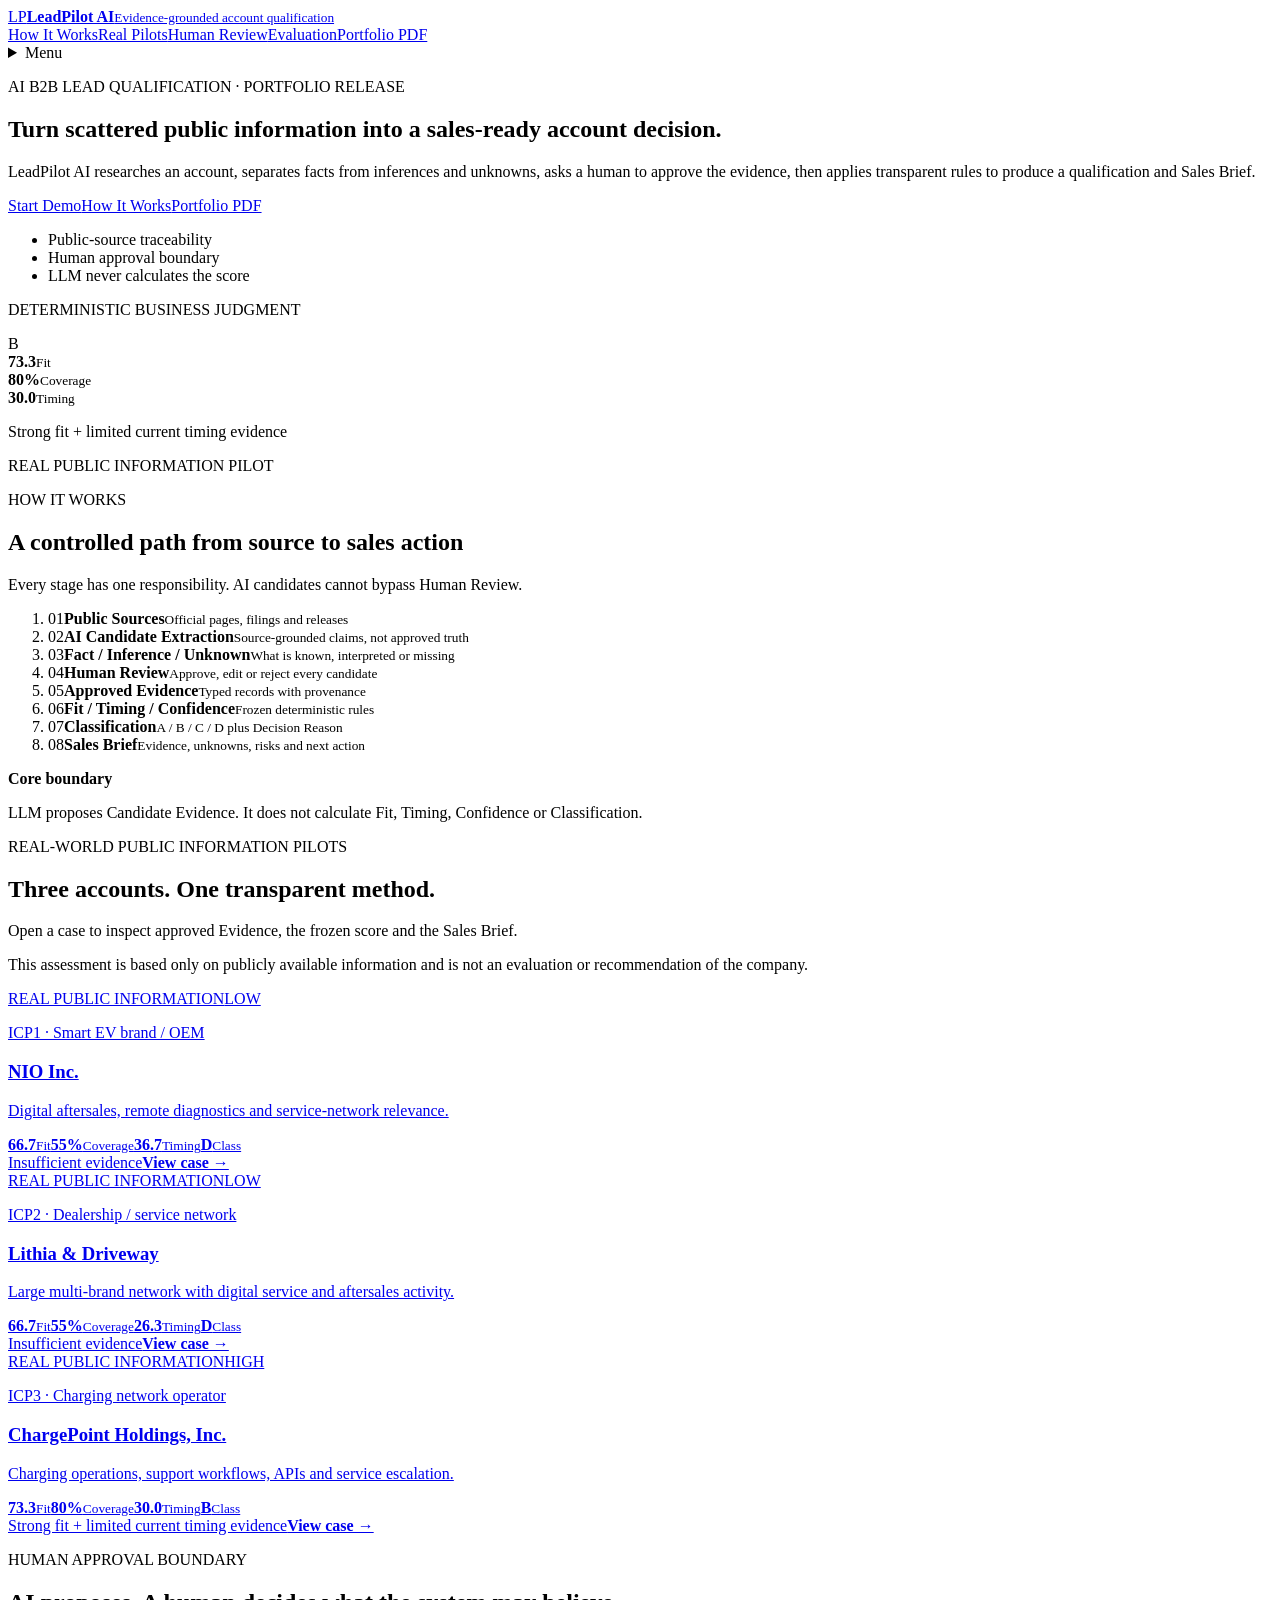
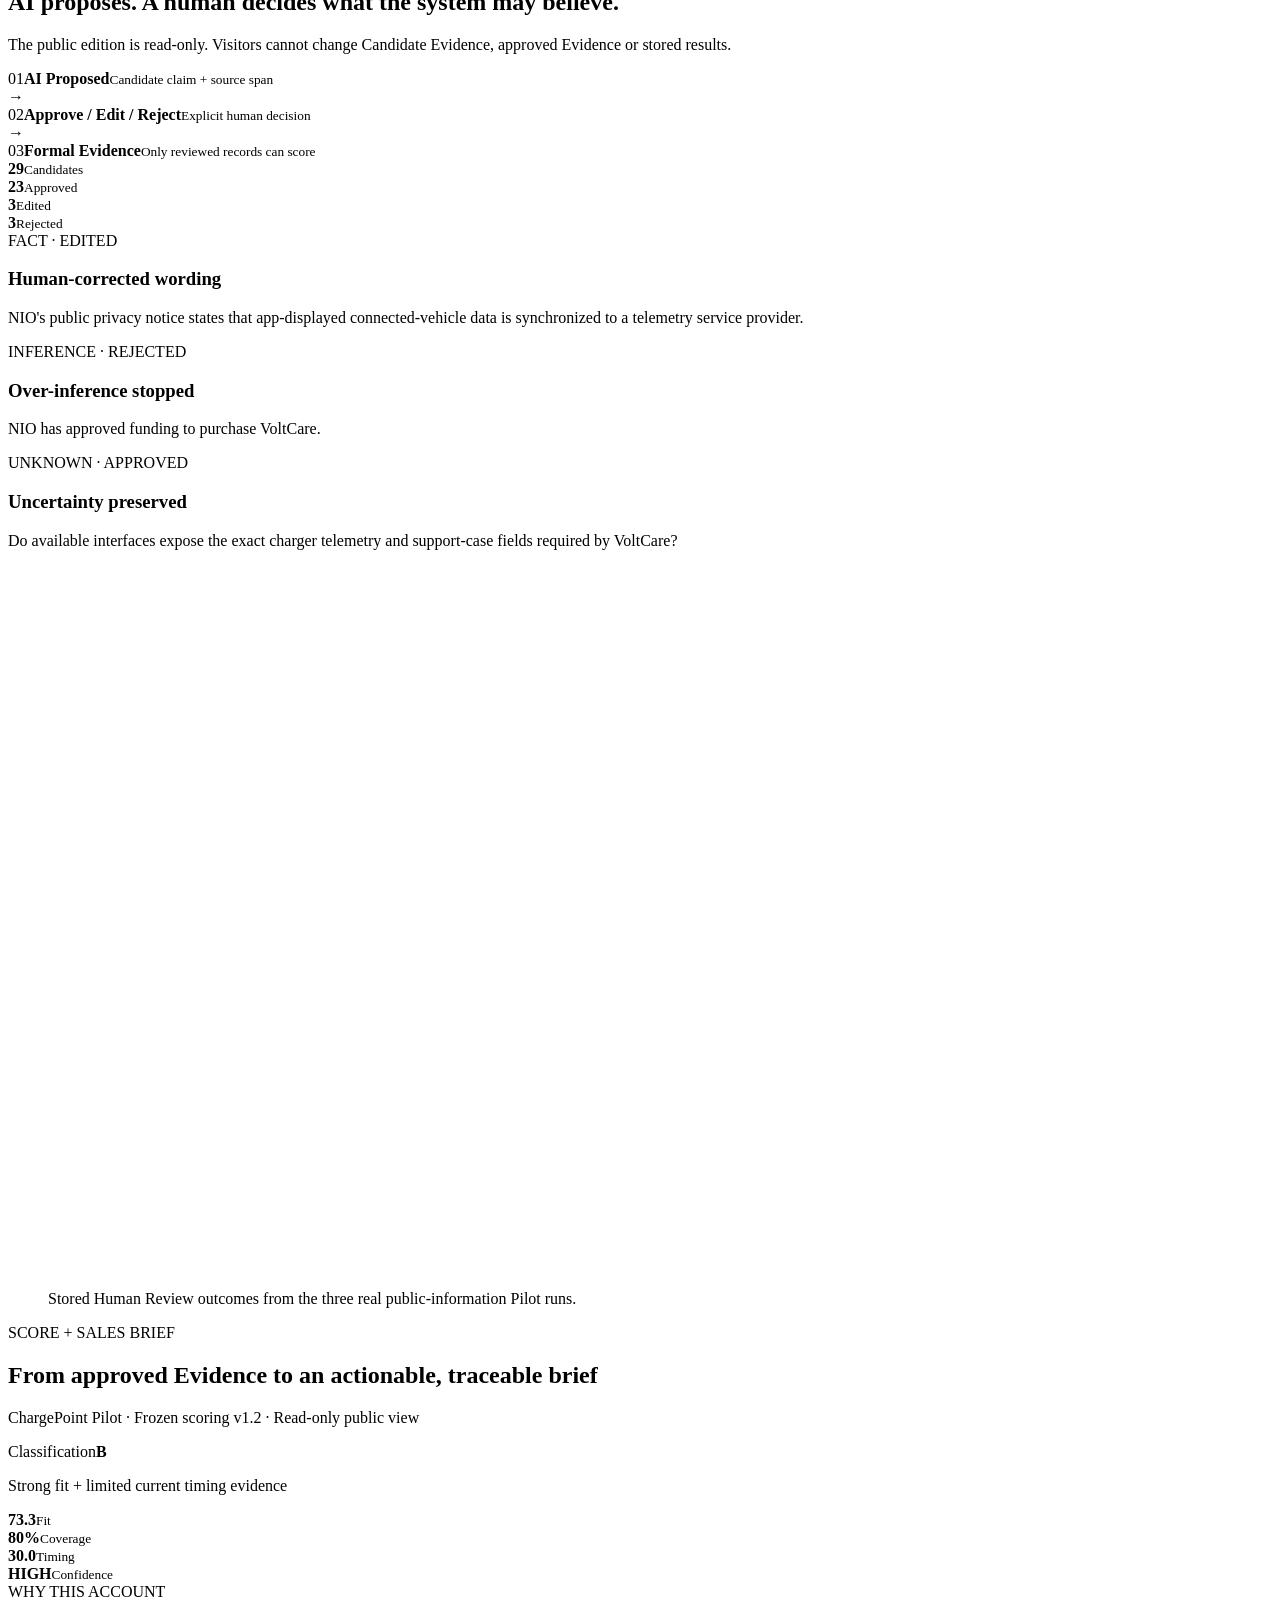
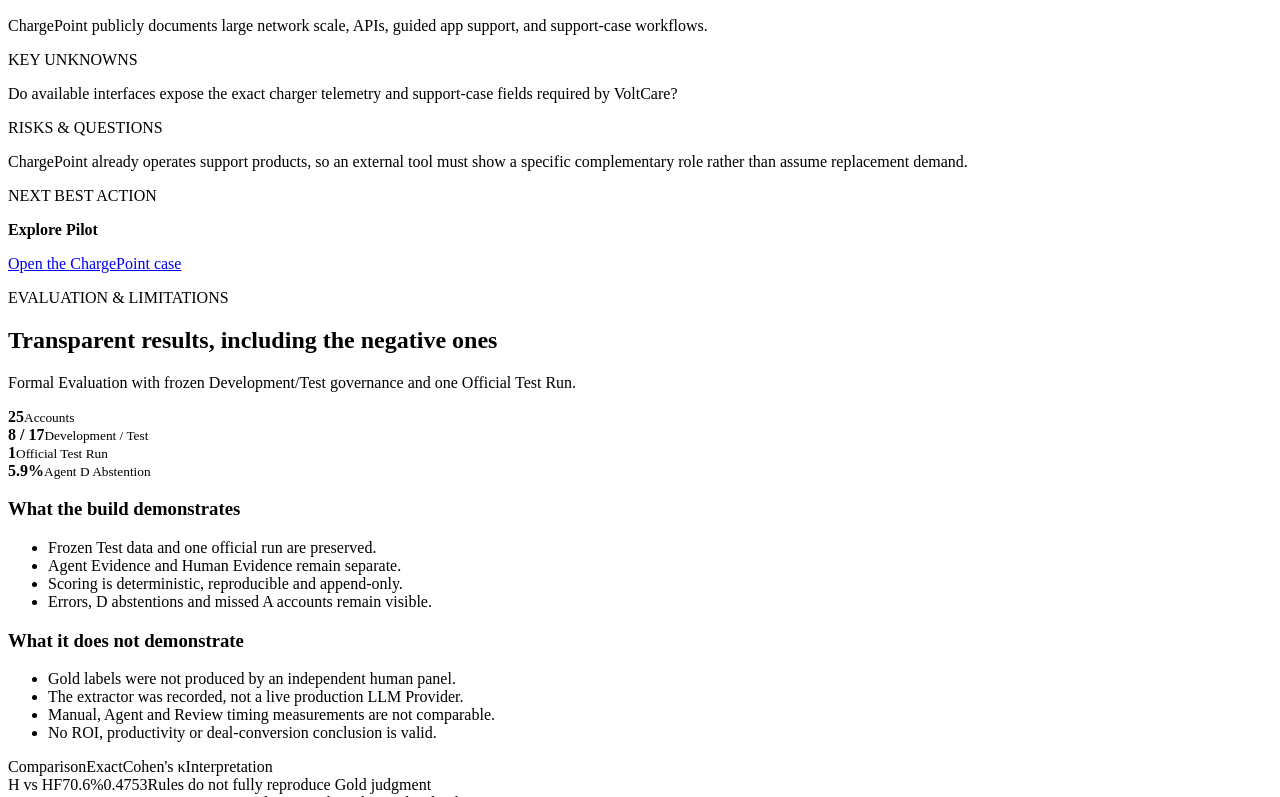
==== index.html @ 4e956e3e "Publish LeadPilot AI Portfolio assets" ====
<!DOCTYPE html><html lang="en"><head><meta name="leadpilot-edition" content="standalone-read-only-portfolio"/><meta charSet="utf-8"/><meta name="viewport" content="width=device-width, initial-scale=1"/><link rel="stylesheet" href="/_next/static/css/index.Cj7qqQUq.css" data-rsc-css-href="/_next/static/css/index.Cj7qqQUq.css" data-precedence="vite-rsc/importer-resources"/><title>LeadPilot AI — Evidence-Grounded B2B Account Qualification</title><meta name="description" content="A read-only portfolio demo showing public-source research, human-reviewed evidence, deterministic scoring, and sales briefs."/><meta name="keywords" content="LeadPilot AI,B2B lead qualification,sales intelligence,human in the loop,AI portfolio"/><meta name="robots" content="index, follow"/><meta property="og:title" content="LeadPilot AI — Evidence-Grounded B2B Account Qualification"/><meta property="og:description" content="From public sources to human-reviewed Evidence, deterministic scoring and a traceable Sales Brief."/><meta property="og:type" content="website"/><meta property="og:image" content="/og.jpg"/><meta property="og:image:width" content="1280"/><meta property="og:image:height" content="720"/><meta property="og:image:alt" content="LeadPilot AI portfolio home page"/><meta name="twitter:card" content="summary_large_image"/><meta name="twitter:title" content="LeadPilot AI"/><meta name="twitter:description" content="Evidence-grounded B2B account qualification and sales intelligence."/><meta name="twitter:image" content="/og.jpg"/><link rel="shortcut icon" href="/favicon.png"/><link rel="icon" href="/favicon.png"/>
</head><body><main><header class="site-header"><a class="brand" href="#home" aria-label="LeadPilot AI home"><span class="brand-mark">LP</span><span><strong>LeadPilot AI</strong><small>Evidence-grounded account qualification</small></span></a><nav class="desktop-nav" aria-label="Primary navigation"><a href="#how-it-works">How It Works</a><a href="#real-pilots">Real Pilots</a><a href="#human-review">Human Review</a><a href="#evaluation">Evaluation</a><a class="nav-cta" href="/LeadPilot-AI-Portfolio.pdf" target="_blank" rel="noreferrer">Portfolio PDF</a></nav><details class="mobile-nav"><summary aria-label="Open navigation">Menu</summary><div><a href="#how-it-works">How It Works</a><a href="#real-pilots">Real Pilots</a><a href="#human-review">Human Review</a><a href="#evaluation">Evaluation</a><a href="/LeadPilot-AI-Portfolio.pdf" target="_blank" rel="noreferrer">Portfolio PDF</a></div></details></header><section class="hero" id="home"><div class="hero-copy"><p class="eyebrow">AI B2B LEAD QUALIFICATION · PORTFOLIO RELEASE</p><h1>Turn scattered public information into a sales-ready account decision.</h1><p class="hero-lede">LeadPilot AI researches an account, separates facts from inferences and unknowns, asks a human to approve the evidence, then applies transparent rules to produce a qualification and Sales Brief.</p><div class="hero-actions"><a class="button primary" href="#real-pilots">Start Demo</a><a class="button secondary" href="#how-it-works">How It Works</a><a class="button ghost" href="/LeadPilot-AI-Portfolio.pdf" target="_blank" rel="noreferrer">Portfolio PDF</a></div><ul class="trust-list" aria-label="Project safeguards"><li>Public-source traceability</li><li>Human approval boundary</li><li>LLM never calculates the score</li></ul></div><aside class="hero-card" aria-label="Account decision preview"><p class="eyebrow">DETERMINISTIC BUSINESS JUDGMENT</p><div class="score-preview"><span class="classification">B</span><div><strong>73.3</strong><small>Fit</small></div><div><strong>80%</strong><small>Coverage</small></div><div><strong>30.0</strong><small>Timing</small></div></div><p class="reason">Strong fit + limited current timing evidence</p><span class="pilot-label">REAL PUBLIC INFORMATION PILOT</span></aside></section><section class="section" id="how-it-works"><div class="section-heading"><p class="eyebrow">HOW IT WORKS</p><h2>A controlled path from source to sales action</h2><p>Every stage has one responsibility. AI candidates cannot bypass Human Review.</p></div><ol class="workflow"><li><span>01</span><strong>Public Sources</strong><small>Official pages, filings and releases</small></li><li><span>02</span><strong>AI Candidate Extraction</strong><small>Source-grounded claims, not approved truth</small></li><li><span>03</span><strong>Fact / Inference / Unknown</strong><small>What is known, interpreted or missing</small></li><li><span>04</span><strong>Human Review</strong><small>Approve, edit or reject every candidate</small></li><li><span>05</span><strong>Approved Evidence</strong><small>Typed records with provenance</small></li><li><span>06</span><strong>Fit / Timing / Confidence</strong><small>Frozen deterministic rules</small></li><li><span>07</span><strong>Classification</strong><small>A / B / C / D plus Decision Reason</small></li><li><span>08</span><strong>Sales Brief</strong><small>Evidence, unknowns, risks and next action</small></li></ol><div class="boundary-note"><strong>Core boundary</strong><p>LLM proposes Candidate Evidence. It does not calculate Fit, Timing, Confidence or Classification.</p></div></section><section class="section section-tint" id="real-pilots"><div class="section-heading"><p class="eyebrow">REAL-WORLD PUBLIC INFORMATION PILOTS</p><h2>Three accounts. One transparent method.</h2><p>Open a case to inspect approved Evidence, the frozen score and the Sales Brief.</p></div><p class="disclaimer">This assessment is based only on publicly available information and is not an evaluation or recommendation of the company.</p><div class="pilot-grid"><a href="/pilots/nio" class="pilot-card"><div class="pilot-card-top"><span class="pilot-label">REAL PUBLIC INFORMATION</span><span class="confidence confidence-low">LOW</span></div><p class="icp">ICP1 · Smart EV brand / OEM</p><h3>NIO Inc.</h3><p>Digital aftersales, remote diagnostics and service-network relevance.</p><div class="mini-scores"><span><strong>66.7</strong><small>Fit</small></span><span><strong>55%</strong><small>Coverage</small></span><span><strong>36.7</strong><small>Timing</small></span><span><strong>D</strong><small>Class</small></span></div><div class="decision-row"><span>Insufficient evidence</span><strong>View case →</strong></div></a><a href="/pilots/lithia-driveway" class="pilot-card"><div class="pilot-card-top"><span class="pilot-label">REAL PUBLIC INFORMATION</span><span class="confidence confidence-low">LOW</span></div><p class="icp">ICP2 · Dealership / service network</p><h3>Lithia &amp; Driveway</h3><p>Large multi-brand network with digital service and aftersales activity.</p><div class="mini-scores"><span><strong>66.7</strong><small>Fit</small></span><span><strong>55%</strong><small>Coverage</small></span><span><strong>26.3</strong><small>Timing</small></span><span><strong>D</strong><small>Class</small></span></div><div class="decision-row"><span>Insufficient evidence</span><strong>View case →</strong></div></a><a href="/pilots/chargepoint" class="pilot-card"><div class="pilot-card-top"><span class="pilot-label">REAL PUBLIC INFORMATION</span><span class="confidence confidence-high">HIGH</span></div><p class="icp">ICP3 · Charging network operator</p><h3>ChargePoint Holdings, Inc.</h3><p>Charging operations, support workflows, APIs and service escalation.</p><div class="mini-scores"><span><strong>73.3</strong><small>Fit</small></span><span><strong>80%</strong><small>Coverage</small></span><span><strong>30.0</strong><small>Timing</small></span><span><strong>B</strong><small>Class</small></span></div><div class="decision-row"><span>Strong fit + limited current timing evidence</span><strong>View case →</strong></div></a></div></section><section class="section" id="human-review"><div class="split-heading"><div class="section-heading"><p class="eyebrow">HUMAN APPROVAL BOUNDARY</p><h2>AI proposes. A human decides what the system may believe.</h2></div><p class="section-aside">The public edition is read-only. Visitors cannot change Candidate Evidence, approved Evidence or stored results.</p></div><div class="review-flow" aria-label="Human review flow"><div><span>01</span><strong>AI Proposed</strong><small>Candidate claim + source span</small></div><b>→</b><div><span>02</span><strong>Approve / Edit / Reject</strong><small>Explicit human decision</small></div><b>→</b><div><span>03</span><strong>Formal Evidence</strong><small>Only reviewed records can score</small></div></div><div class="review-layout"><div class="review-stats"><div><strong>29</strong><small>Candidates</small></div><div><strong>23</strong><small>Approved</small></div><div><strong>3</strong><small>Edited</small></div><div><strong>3</strong><small>Rejected</small></div></div><div class="review-examples"><article><span class="tag fact">FACT · EDITED</span><h3>Human-corrected wording</h3><p>NIO&#x27;s public privacy notice states that app-displayed connected-vehicle data is synchronized to a telemetry service provider.</p></article><article><span class="tag inference">INFERENCE · REJECTED</span><h3>Over-inference stopped</h3><p>NIO has approved funding to purchase VoltCare.</p></article><article><span class="tag unknown">UNKNOWN · APPROVED</span><h3>Uncertainty preserved</h3><p>Do available interfaces expose the exact charger telemetry and support-case fields required by VoltCare?</p></article></div></div><figure class="product-shot"><img src="/02-human-review.jpg" alt="LeadPilot Human Review screen showing real pilot review outcomes" width="1280" height="720" loading="lazy" decoding="async" srcSet="/_next/image?url=%2F02-human-review.jpg&amp;w=640&amp;q=75 640w, /_next/image?url=%2F02-human-review.jpg&amp;w=750&amp;q=75 750w, /_next/image?url=%2F02-human-review.jpg&amp;w=828&amp;q=75 828w, /_next/image?url=%2F02-human-review.jpg&amp;w=1080&amp;q=75 1080w, /_next/image?url=%2F02-human-review.jpg&amp;w=1200&amp;q=75 1200w, /_next/image?url=%2F02-human-review.jpg&amp;w=1920&amp;q=75 1920w, /_next/image?url=%2F02-human-review.jpg&amp;w=2048&amp;q=75 2048w, /02-human-review.jpg 3840w" sizes="(max-width: 900px) 100vw, 86vw" data-nimg="1"/><figcaption>Stored Human Review outcomes from the three real public-information Pilot runs.</figcaption></figure></section><section class="section section-dark" id="score-brief"><div class="section-heading light"><p class="eyebrow">SCORE + SALES BRIEF</p><h2>From approved Evidence to an actionable, traceable brief</h2><p>ChargePoint Pilot · Frozen scoring v1.2 · Read-only public view</p></div><div class="decision-panel"><div class="decision-class"><span>Classification</span><strong>B</strong><p>Strong fit + limited current timing evidence</p></div><div class="decision-metrics"><div><strong>73.3</strong><small>Fit</small></div><div><strong>80%</strong><small>Coverage</small></div><div><strong>30.0</strong><small>Timing</small></div><div><strong>HIGH</strong><small>Confidence</small></div></div></div><div class="brief-grid"><article><span>WHY THIS ACCOUNT</span><p>ChargePoint publicly documents large network scale, APIs, guided app support, and support-case workflows.</p></article><article><span>KEY UNKNOWNS</span><p>Do available interfaces expose the exact charger telemetry and support-case fields required by VoltCare?</p></article><article><span>RISKS &amp; QUESTIONS</span><p>ChargePoint already operates support products, so an external tool must show a specific complementary role rather than assume replacement demand.</p></article><article><span>NEXT BEST ACTION</span><p><strong>Explore Pilot</strong></p></article></div><a href="/pilots/chargepoint" class="button primary">Open the ChargePoint case</a></section><section class="section" id="evaluation"><div class="section-heading"><p class="eyebrow">EVALUATION &amp; LIMITATIONS</p><h2>Transparent results, including the negative ones</h2><p>Formal Evaluation with frozen Development/Test governance and one Official Test Run.</p></div><div class="evaluation-banner"><div><strong>25</strong><small>Accounts</small></div><div><strong>8 / 17</strong><small>Development / Test</small></div><div><strong>1</strong><small>Official Test Run</small></div><div><strong>5.9%</strong><small>Agent D Abstention</small></div></div><div class="evaluation-columns"><div><h3>What the build demonstrates</h3><ul><li>Frozen Test data and one official run are preserved.</li><li>Agent Evidence and Human Evidence remain separate.</li><li>Scoring is deterministic, reproducible and append-only.</li><li>Errors, D abstentions and missed A accounts remain visible.</li></ul></div><div><h3>What it does not demonstrate</h3><ul><li>Gold labels were not produced by an independent human panel.</li><li>The extractor was recorded, not a live production LLM Provider.</li><li>Manual, Agent and Review timing measurements are not comparable.</li><li>No ROI, productivity or deal-conversion conclusion is valid.</li></ul></div></div><div class="evaluation-table" role="table" aria-label="Evaluation comparisons"><div class="table-row table-head" role="row"><span>Comparison</span><span>Exact</span><span>Cohen&#x27;s κ</span><span>Interpretation</span></div><div class="table-row" role="row"><span>H vs HF</span><span>70.6%</span><span>0.4753</span><span>Rules do not fully reproduce Gold judgment</span></div><div class="table-row" role="row"><span>HF vs Agent</span><span>94.1%</span><span>0.8819</span><span>Extraction and reviewed Evidence closely align</span></div><div class="table-row" role="row"><span>H vs Agent</span><span>64.7%</span><span>0.4035</span><span>End-to-end agreement remains limited</span></div></div><p class="negative-result"><strong>Negative result retained:</strong> A Precision 50.0% · A Recall 20.0%. The build validates governance mechanics, not generalization.</p></section><section class="section section-tint" id="about"><div class="about-grid"><div class="section-heading"><p class="eyebrow">ABOUT THE PROJECT</p><h2>What I designed</h2><p>Product and business design responsibility is separated from AI-assisted implementation support.</p></div><div class="designed-grid"><div><span>01</span><strong>Problem Definition</strong></div><div><span>02</span><strong>ICP Design</strong></div><div><span>03</span><strong>Evidence Schema</strong></div><div><span>04</span><strong>F / I / U Method</strong></div><div><span>05</span><strong>Lead Scoring Logic</strong></div><div><span>06</span><strong>Human Review Workflow</strong></div><div><span>07</span><strong>Evaluation Protocol</strong></div><div><span>08</span><strong>Failure Analysis</strong></div><div><span>09</span><strong>Product Boundary</strong></div></div></div><div class="authorship"><h3>AI-assisted implementation disclosure</h3><p>I defined the problem, ICPs, Evidence model, scoring method, review boundary, Evaluation Protocol, failure analysis and product scope. AI tools supported coding, testing, debugging and documentation. This portfolio does not imply that every line of underlying code was written manually.</p></div></section><section class="section portfolio-callout" id="portfolio"><div><p class="eyebrow">FORMAL PORTFOLIO</p><h2>Read the complete 14-page case study</h2><p>Business problem, workflow, real pilots, evaluation, limitations, implementation and authorship.</p></div><div class="portfolio-actions"><a class="button primary" href="/LeadPilot-AI-Portfolio.pdf" target="_blank" rel="noreferrer">View Portfolio PDF</a><a class="button download" href="/LeadPilot-AI-Portfolio.pdf" download="">Download PDF</a></div></section><footer class="footer"><div><strong>LeadPilot AI</strong><p>Read-only Portfolio Web Edition · Portfolio Freeze</p></div><div class="footer-links"><a href="/#home">Home</a><a href="/#real-pilots">Real Pilots</a><a href="/#evaluation">Evaluation</a><a href="/LeadPilot-AI-Portfolio.pdf" target="_blank" rel="noreferrer">Portfolio PDF</a></div></footer></main></body></html>
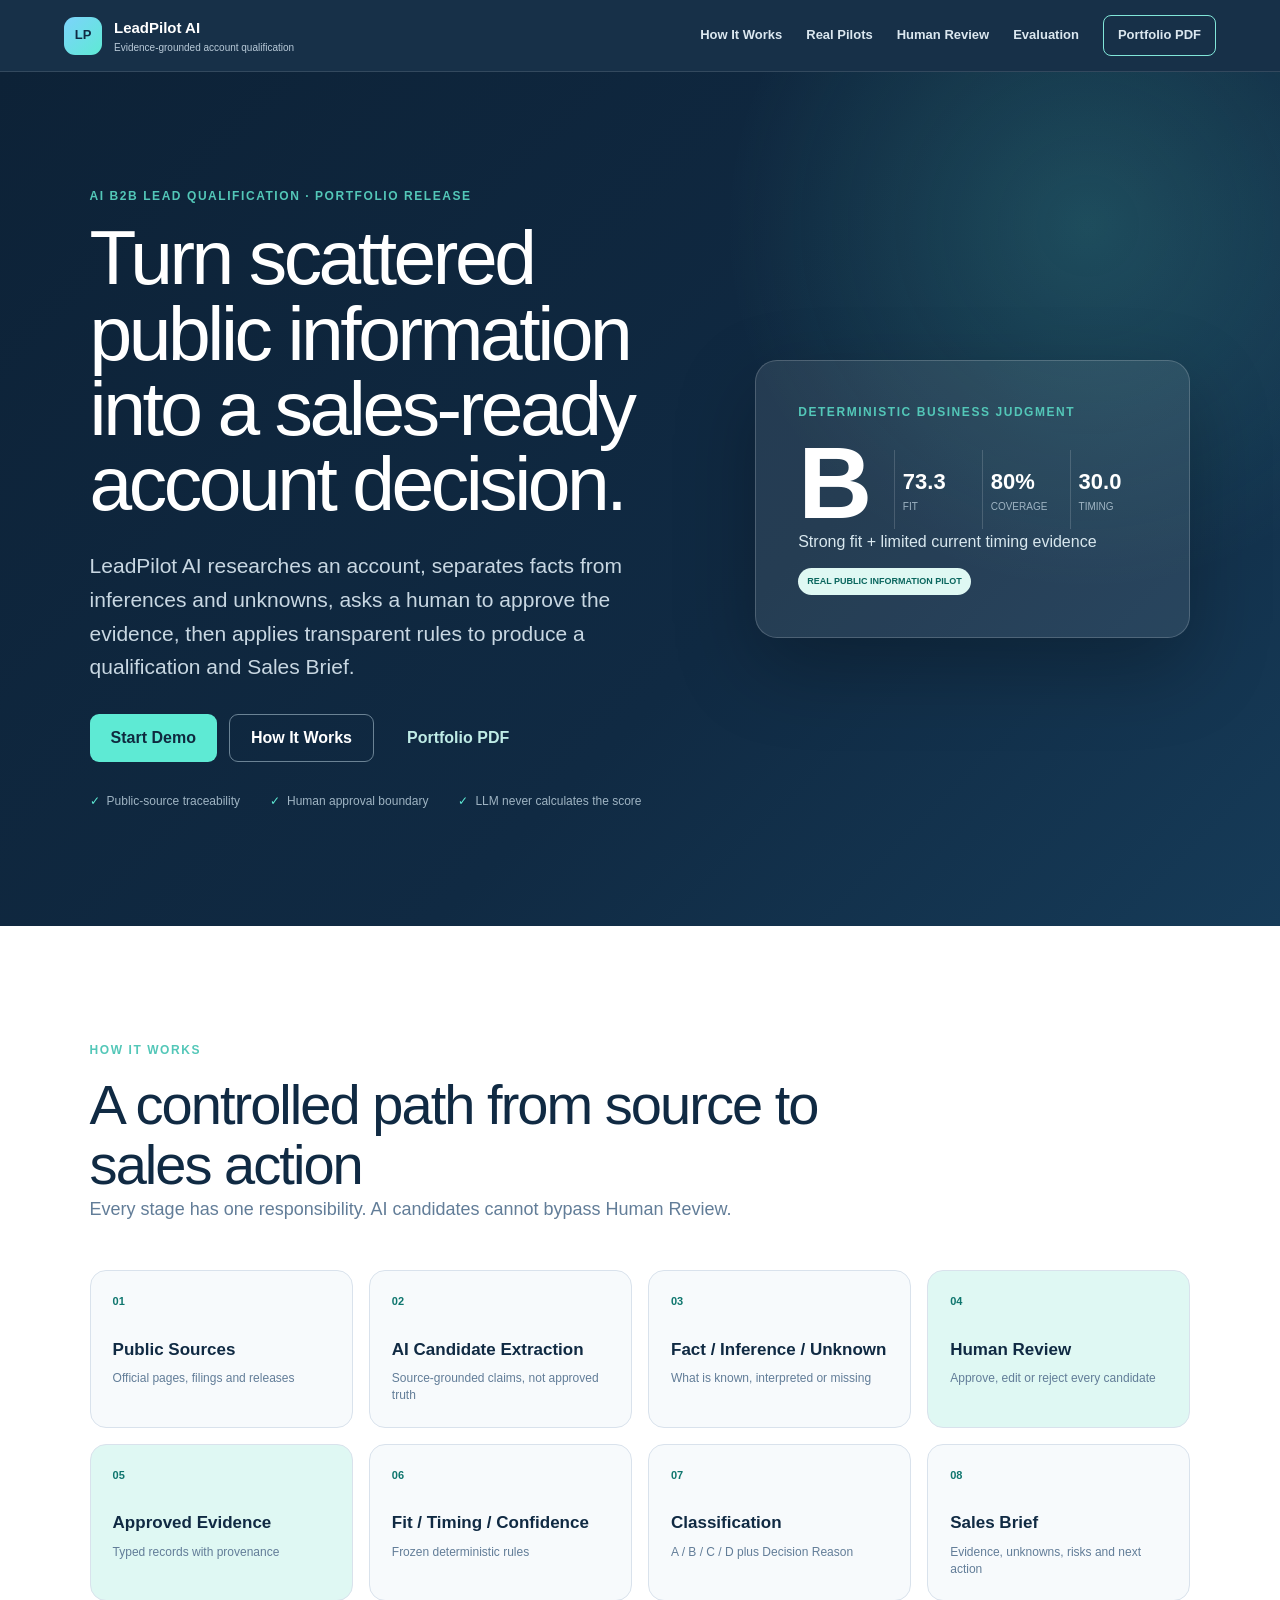
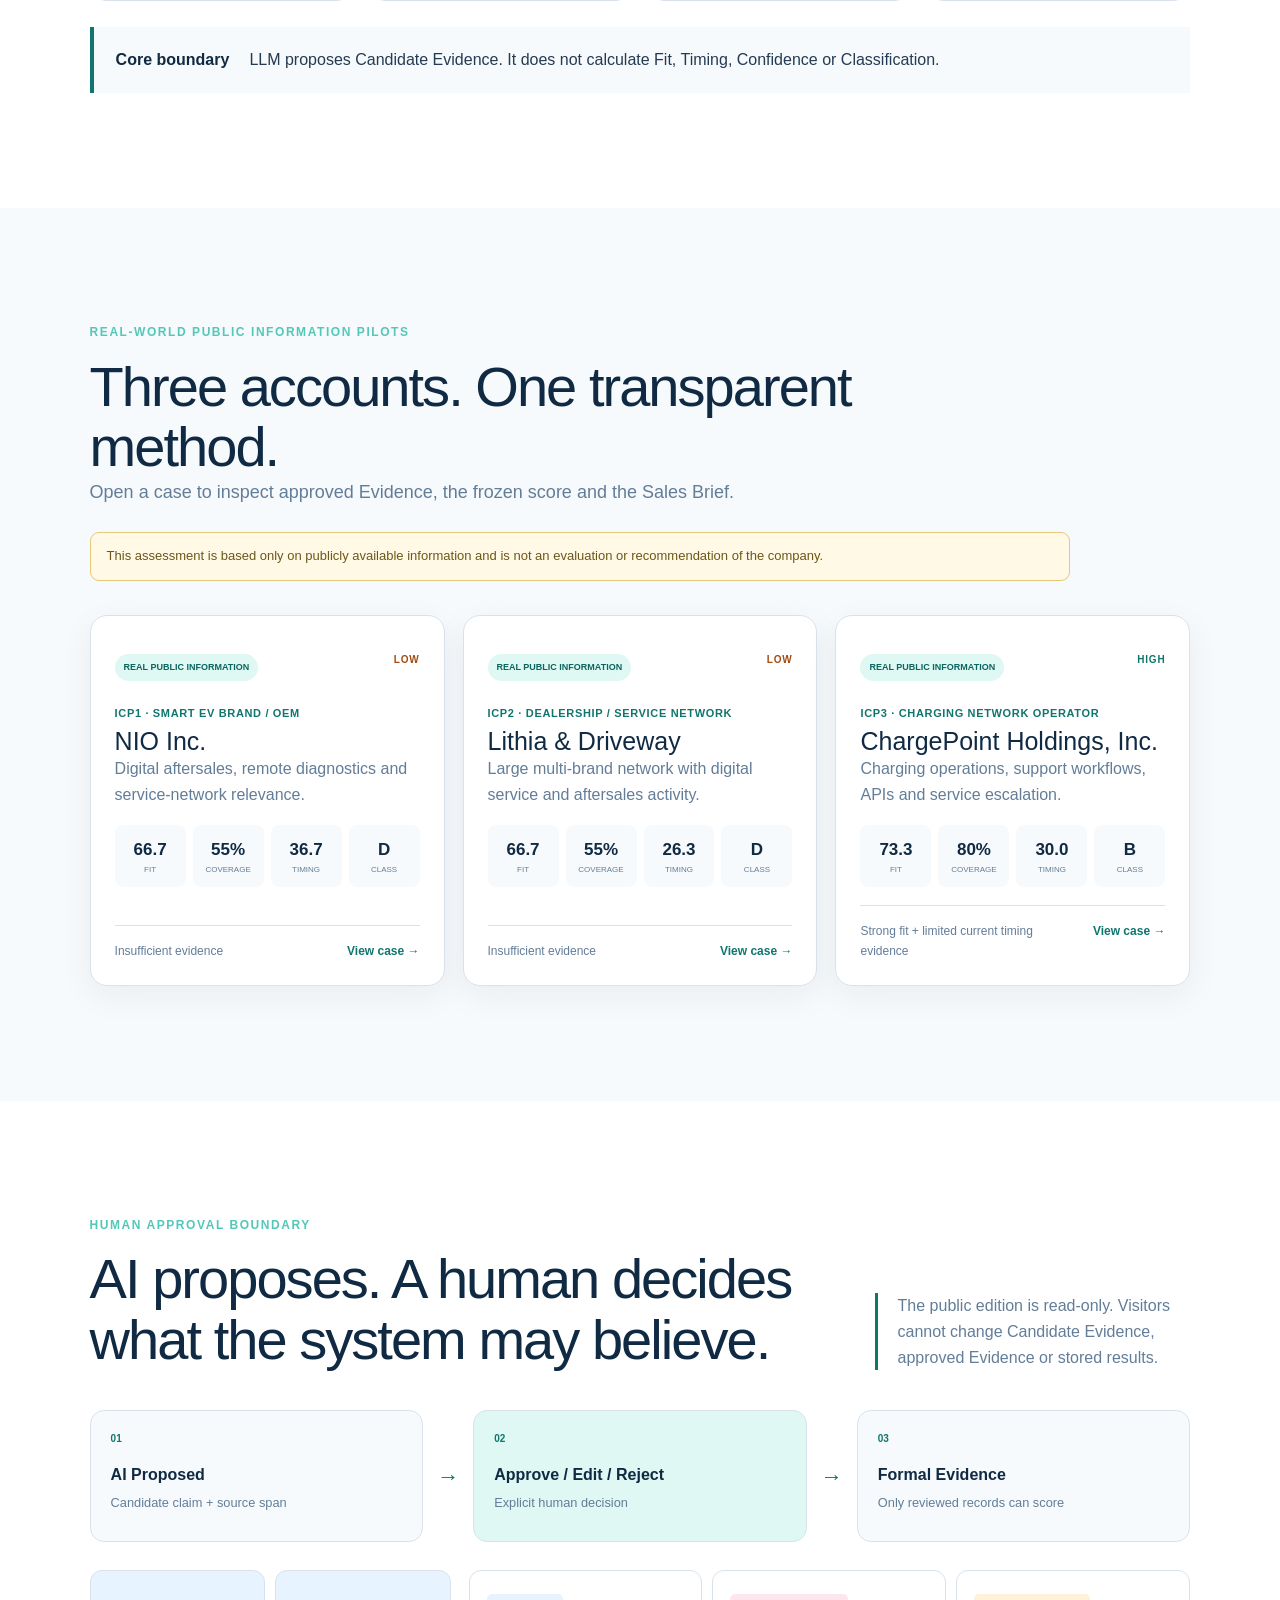
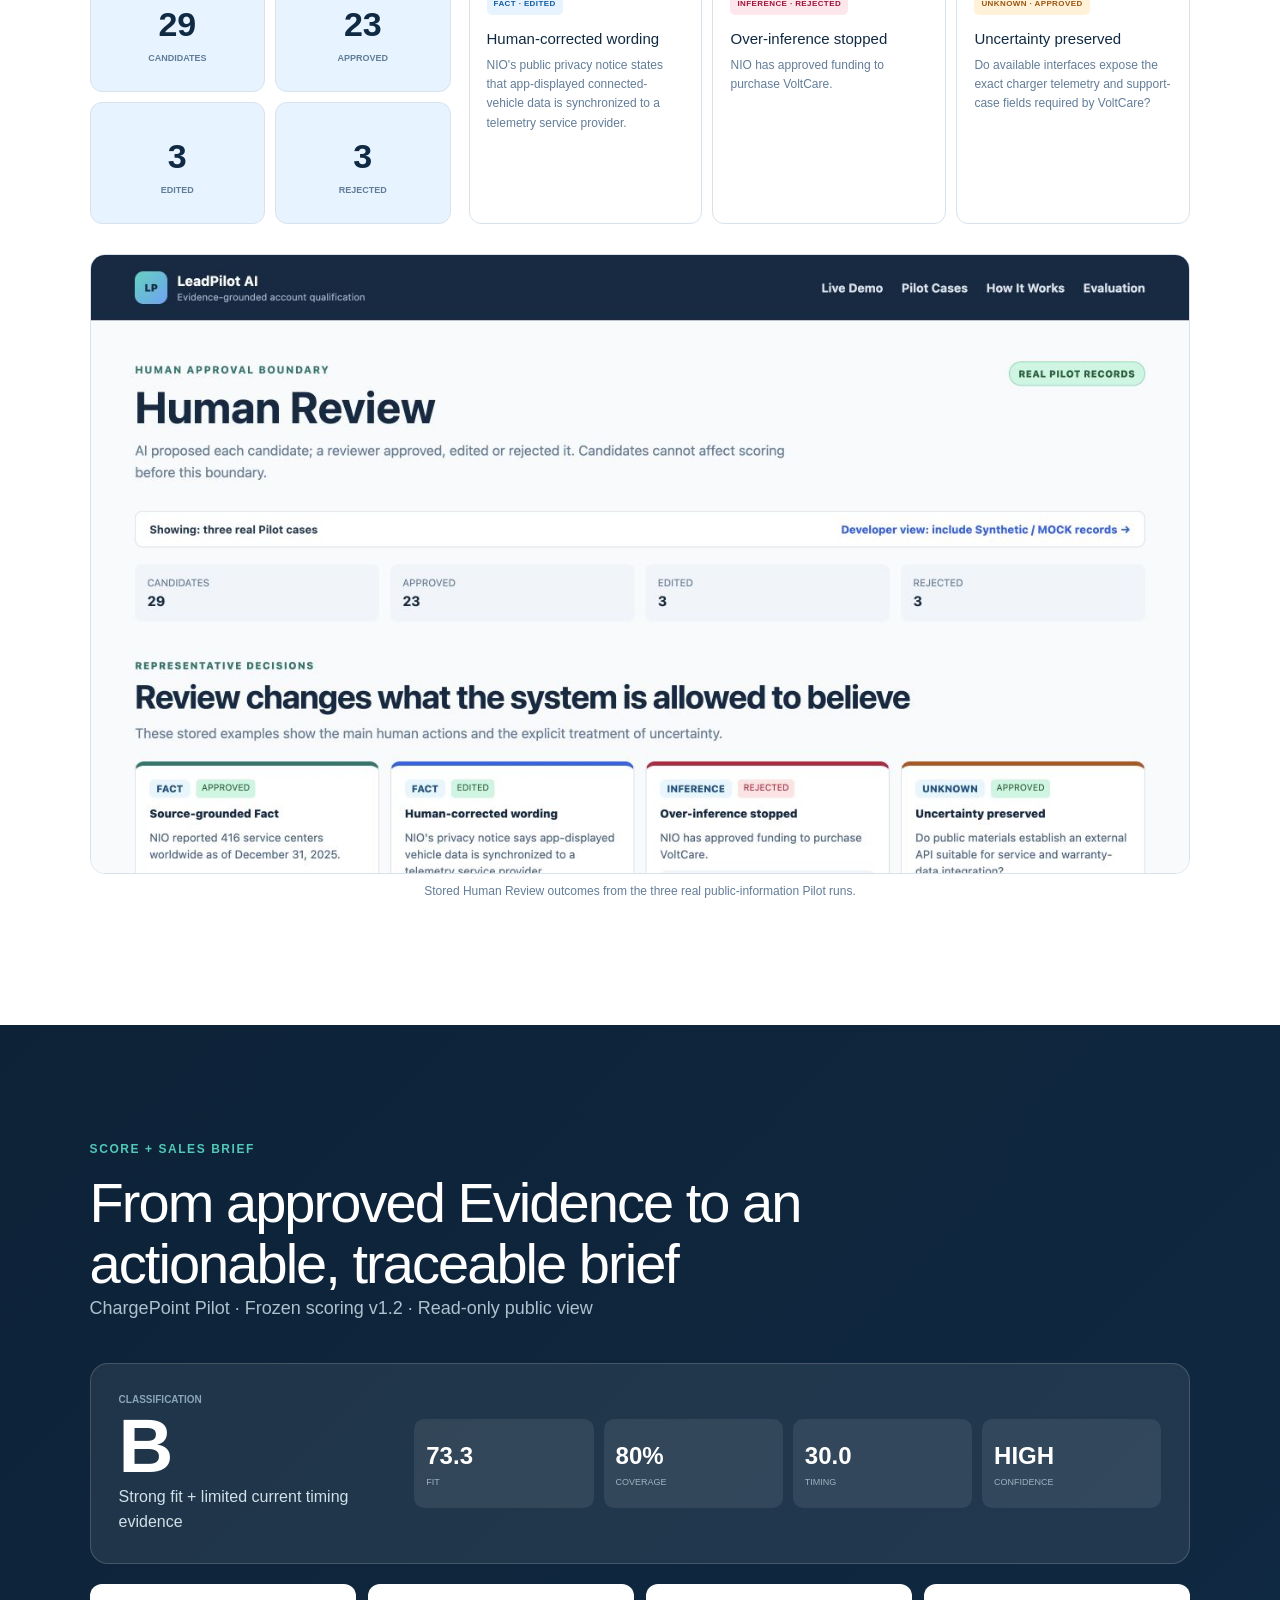
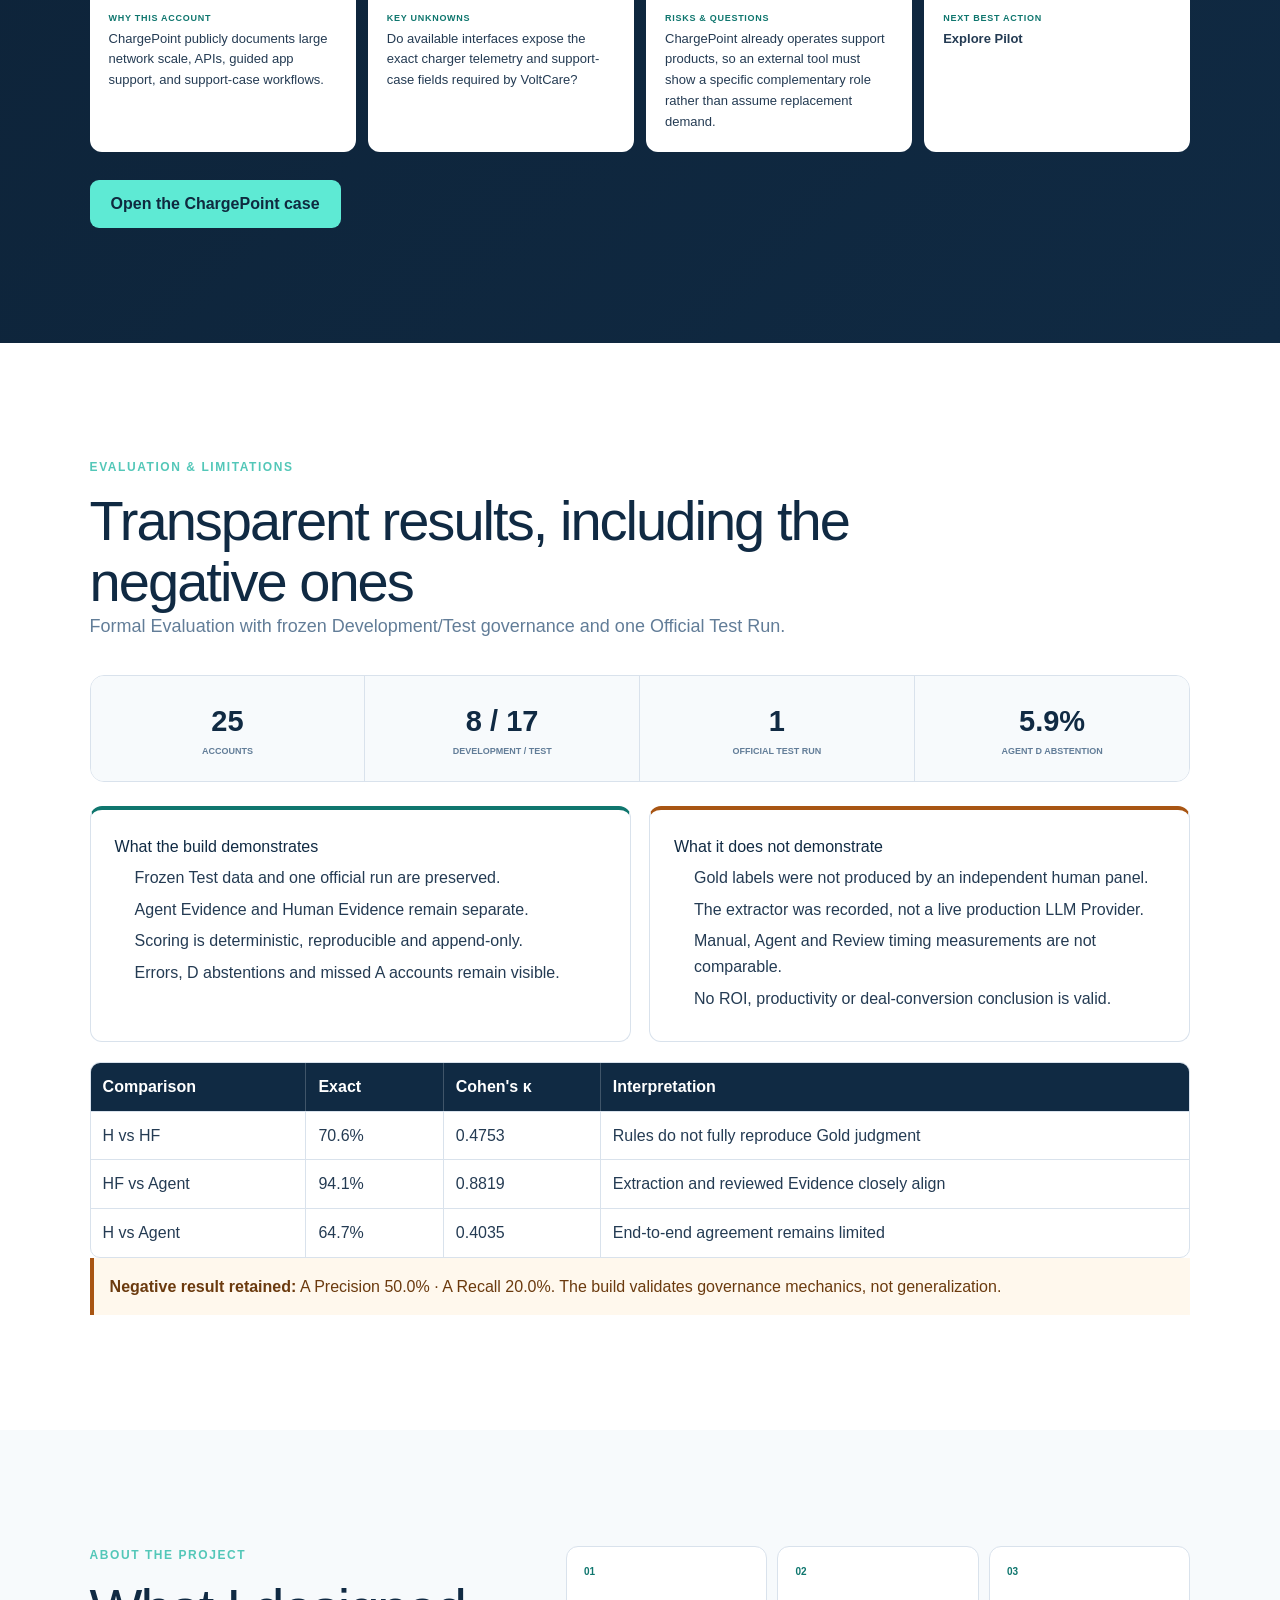
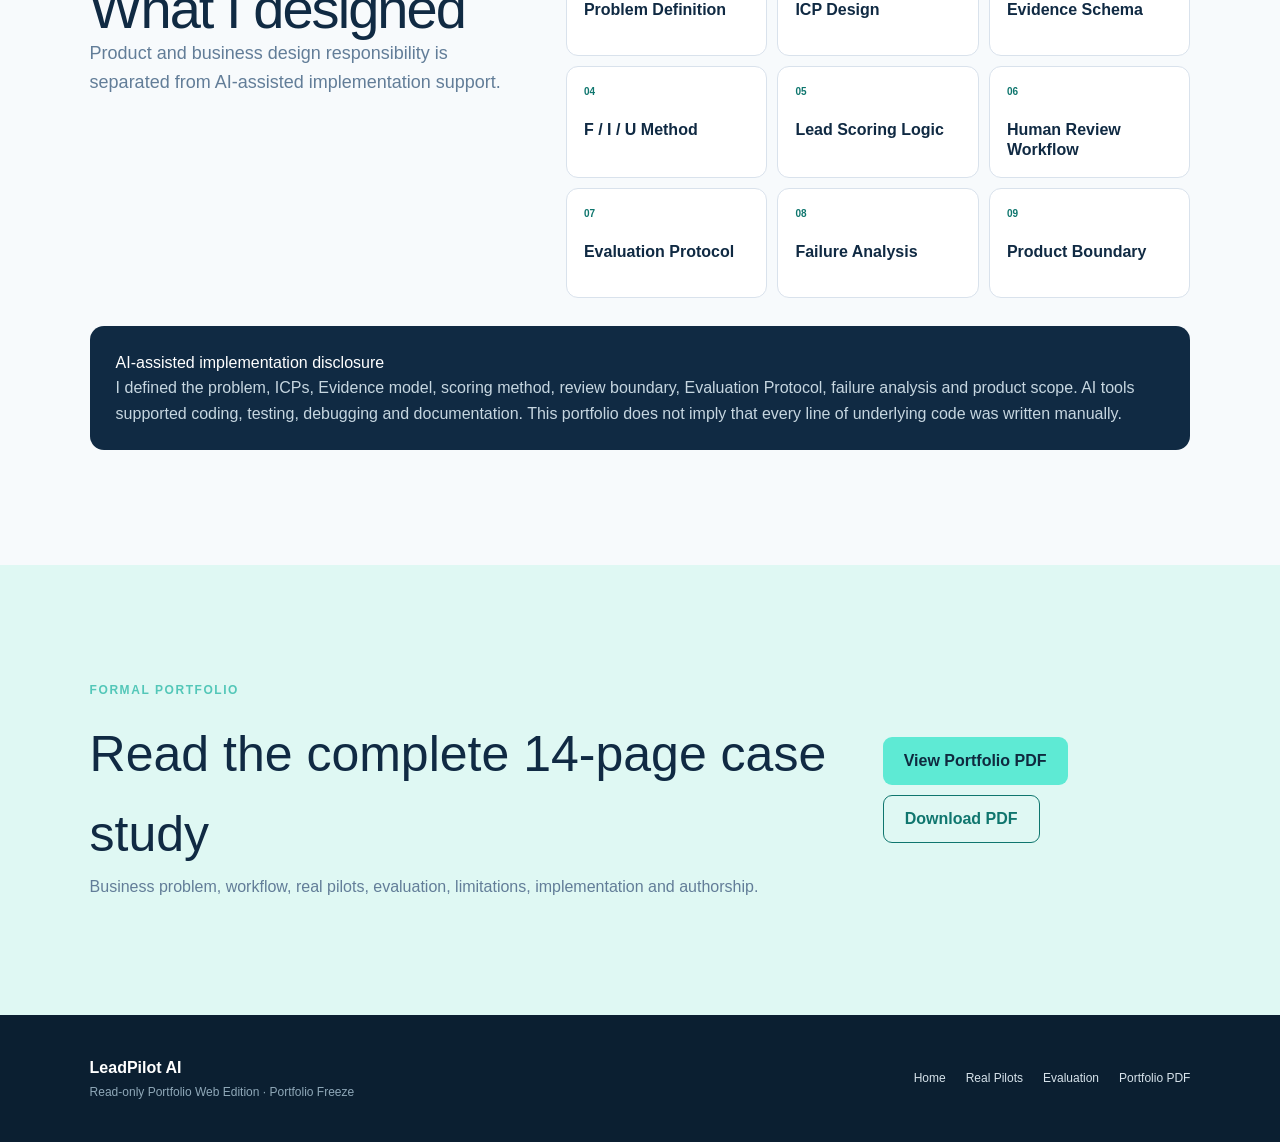
==== commit f99fb765: "Fix mobile Human Review image loading" ====
--- a/index.html
+++ b/index.html
@@ -1,2 +1,2 @@
 <!DOCTYPE html><html lang="en"><head><meta name="leadpilot-edition" content="standalone-read-only-portfolio"/><meta charSet="utf-8"/><meta name="viewport" content="width=device-width, initial-scale=1"/><link rel="stylesheet" href="/_next/static/css/index.Cj7qqQUq.css" data-rsc-css-href="/_next/static/css/index.Cj7qqQUq.css" data-precedence="vite-rsc/importer-resources"/><title>LeadPilot AI — Evidence-Grounded B2B Account Qualification</title><meta name="description" content="A read-only portfolio demo showing public-source research, human-reviewed evidence, deterministic scoring, and sales briefs."/><meta name="keywords" content="LeadPilot AI,B2B lead qualification,sales intelligence,human in the loop,AI portfolio"/><meta name="robots" content="index, follow"/><meta property="og:title" content="LeadPilot AI — Evidence-Grounded B2B Account Qualification"/><meta property="og:description" content="From public sources to human-reviewed Evidence, deterministic scoring and a traceable Sales Brief."/><meta property="og:type" content="website"/><meta property="og:image" content="/og.jpg"/><meta property="og:image:width" content="1280"/><meta property="og:image:height" content="720"/><meta property="og:image:alt" content="LeadPilot AI portfolio home page"/><meta name="twitter:card" content="summary_large_image"/><meta name="twitter:title" content="LeadPilot AI"/><meta name="twitter:description" content="Evidence-grounded B2B account qualification and sales intelligence."/><meta name="twitter:image" content="/og.jpg"/><link rel="shortcut icon" href="/favicon.png"/><link rel="icon" href="/favicon.png"/>
-</head><body><main><header class="site-header"><a class="brand" href="#home" aria-label="LeadPilot AI home"><span class="brand-mark">LP</span><span><strong>LeadPilot AI</strong><small>Evidence-grounded account qualification</small></span></a><nav class="desktop-nav" aria-label="Primary navigation"><a href="#how-it-works">How It Works</a><a href="#real-pilots">Real Pilots</a><a href="#human-review">Human Review</a><a href="#evaluation">Evaluation</a><a class="nav-cta" href="/LeadPilot-AI-Portfolio.pdf" target="_blank" rel="noreferrer">Portfolio PDF</a></nav><details class="mobile-nav"><summary aria-label="Open navigation">Menu</summary><div><a href="#how-it-works">How It Works</a><a href="#real-pilots">Real Pilots</a><a href="#human-review">Human Review</a><a href="#evaluation">Evaluation</a><a href="/LeadPilot-AI-Portfolio.pdf" target="_blank" rel="noreferrer">Portfolio PDF</a></div></details></header><section class="hero" id="home"><div class="hero-copy"><p class="eyebrow">AI B2B LEAD QUALIFICATION · PORTFOLIO RELEASE</p><h1>Turn scattered public information into a sales-ready account decision.</h1><p class="hero-lede">LeadPilot AI researches an account, separates facts from inferences and unknowns, asks a human to approve the evidence, then applies transparent rules to produce a qualification and Sales Brief.</p><div class="hero-actions"><a class="button primary" href="#real-pilots">Start Demo</a><a class="button secondary" href="#how-it-works">How It Works</a><a class="button ghost" href="/LeadPilot-AI-Portfolio.pdf" target="_blank" rel="noreferrer">Portfolio PDF</a></div><ul class="trust-list" aria-label="Project safeguards"><li>Public-source traceability</li><li>Human approval boundary</li><li>LLM never calculates the score</li></ul></div><aside class="hero-card" aria-label="Account decision preview"><p class="eyebrow">DETERMINISTIC BUSINESS JUDGMENT</p><div class="score-preview"><span class="classification">B</span><div><strong>73.3</strong><small>Fit</small></div><div><strong>80%</strong><small>Coverage</small></div><div><strong>30.0</strong><small>Timing</small></div></div><p class="reason">Strong fit + limited current timing evidence</p><span class="pilot-label">REAL PUBLIC INFORMATION PILOT</span></aside></section><section class="section" id="how-it-works"><div class="section-heading"><p class="eyebrow">HOW IT WORKS</p><h2>A controlled path from source to sales action</h2><p>Every stage has one responsibility. AI candidates cannot bypass Human Review.</p></div><ol class="workflow"><li><span>01</span><strong>Public Sources</strong><small>Official pages, filings and releases</small></li><li><span>02</span><strong>AI Candidate Extraction</strong><small>Source-grounded claims, not approved truth</small></li><li><span>03</span><strong>Fact / Inference / Unknown</strong><small>What is known, interpreted or missing</small></li><li><span>04</span><strong>Human Review</strong><small>Approve, edit or reject every candidate</small></li><li><span>05</span><strong>Approved Evidence</strong><small>Typed records with provenance</small></li><li><span>06</span><strong>Fit / Timing / Confidence</strong><small>Frozen deterministic rules</small></li><li><span>07</span><strong>Classification</strong><small>A / B / C / D plus Decision Reason</small></li><li><span>08</span><strong>Sales Brief</strong><small>Evidence, unknowns, risks and next action</small></li></ol><div class="boundary-note"><strong>Core boundary</strong><p>LLM proposes Candidate Evidence. It does not calculate Fit, Timing, Confidence or Classification.</p></div></section><section class="section section-tint" id="real-pilots"><div class="section-heading"><p class="eyebrow">REAL-WORLD PUBLIC INFORMATION PILOTS</p><h2>Three accounts. One transparent method.</h2><p>Open a case to inspect approved Evidence, the frozen score and the Sales Brief.</p></div><p class="disclaimer">This assessment is based only on publicly available information and is not an evaluation or recommendation of the company.</p><div class="pilot-grid"><a href="/pilots/nio" class="pilot-card"><div class="pilot-card-top"><span class="pilot-label">REAL PUBLIC INFORMATION</span><span class="confidence confidence-low">LOW</span></div><p class="icp">ICP1 · Smart EV brand / OEM</p><h3>NIO Inc.</h3><p>Digital aftersales, remote diagnostics and service-network relevance.</p><div class="mini-scores"><span><strong>66.7</strong><small>Fit</small></span><span><strong>55%</strong><small>Coverage</small></span><span><strong>36.7</strong><small>Timing</small></span><span><strong>D</strong><small>Class</small></span></div><div class="decision-row"><span>Insufficient evidence</span><strong>View case →</strong></div></a><a href="/pilots/lithia-driveway" class="pilot-card"><div class="pilot-card-top"><span class="pilot-label">REAL PUBLIC INFORMATION</span><span class="confidence confidence-low">LOW</span></div><p class="icp">ICP2 · Dealership / service network</p><h3>Lithia &amp; Driveway</h3><p>Large multi-brand network with digital service and aftersales activity.</p><div class="mini-scores"><span><strong>66.7</strong><small>Fit</small></span><span><strong>55%</strong><small>Coverage</small></span><span><strong>26.3</strong><small>Timing</small></span><span><strong>D</strong><small>Class</small></span></div><div class="decision-row"><span>Insufficient evidence</span><strong>View case →</strong></div></a><a href="/pilots/chargepoint" class="pilot-card"><div class="pilot-card-top"><span class="pilot-label">REAL PUBLIC INFORMATION</span><span class="confidence confidence-high">HIGH</span></div><p class="icp">ICP3 · Charging network operator</p><h3>ChargePoint Holdings, Inc.</h3><p>Charging operations, support workflows, APIs and service escalation.</p><div class="mini-scores"><span><strong>73.3</strong><small>Fit</small></span><span><strong>80%</strong><small>Coverage</small></span><span><strong>30.0</strong><small>Timing</small></span><span><strong>B</strong><small>Class</small></span></div><div class="decision-row"><span>Strong fit + limited current timing evidence</span><strong>View case →</strong></div></a></div></section><section class="section" id="human-review"><div class="split-heading"><div class="section-heading"><p class="eyebrow">HUMAN APPROVAL BOUNDARY</p><h2>AI proposes. A human decides what the system may believe.</h2></div><p class="section-aside">The public edition is read-only. Visitors cannot change Candidate Evidence, approved Evidence or stored results.</p></div><div class="review-flow" aria-label="Human review flow"><div><span>01</span><strong>AI Proposed</strong><small>Candidate claim + source span</small></div><b>→</b><div><span>02</span><strong>Approve / Edit / Reject</strong><small>Explicit human decision</small></div><b>→</b><div><span>03</span><strong>Formal Evidence</strong><small>Only reviewed records can score</small></div></div><div class="review-layout"><div class="review-stats"><div><strong>29</strong><small>Candidates</small></div><div><strong>23</strong><small>Approved</small></div><div><strong>3</strong><small>Edited</small></div><div><strong>3</strong><small>Rejected</small></div></div><div class="review-examples"><article><span class="tag fact">FACT · EDITED</span><h3>Human-corrected wording</h3><p>NIO&#x27;s public privacy notice states that app-displayed connected-vehicle data is synchronized to a telemetry service provider.</p></article><article><span class="tag inference">INFERENCE · REJECTED</span><h3>Over-inference stopped</h3><p>NIO has approved funding to purchase VoltCare.</p></article><article><span class="tag unknown">UNKNOWN · APPROVED</span><h3>Uncertainty preserved</h3><p>Do available interfaces expose the exact charger telemetry and support-case fields required by VoltCare?</p></article></div></div><figure class="product-shot"><img src="/02-human-review.jpg" alt="LeadPilot Human Review screen showing real pilot review outcomes" width="1280" height="720" loading="lazy" decoding="async" srcSet="/_next/image?url=%2F02-human-review.jpg&amp;w=640&amp;q=75 640w, /_next/image?url=%2F02-human-review.jpg&amp;w=750&amp;q=75 750w, /_next/image?url=%2F02-human-review.jpg&amp;w=828&amp;q=75 828w, /_next/image?url=%2F02-human-review.jpg&amp;w=1080&amp;q=75 1080w, /_next/image?url=%2F02-human-review.jpg&amp;w=1200&amp;q=75 1200w, /_next/image?url=%2F02-human-review.jpg&amp;w=1920&amp;q=75 1920w, /_next/image?url=%2F02-human-review.jpg&amp;w=2048&amp;q=75 2048w, /02-human-review.jpg 3840w" sizes="(max-width: 900px) 100vw, 86vw" data-nimg="1"/><figcaption>Stored Human Review outcomes from the three real public-information Pilot runs.</figcaption></figure></section><section class="section section-dark" id="score-brief"><div class="section-heading light"><p class="eyebrow">SCORE + SALES BRIEF</p><h2>From approved Evidence to an actionable, traceable brief</h2><p>ChargePoint Pilot · Frozen scoring v1.2 · Read-only public view</p></div><div class="decision-panel"><div class="decision-class"><span>Classification</span><strong>B</strong><p>Strong fit + limited current timing evidence</p></div><div class="decision-metrics"><div><strong>73.3</strong><small>Fit</small></div><div><strong>80%</strong><small>Coverage</small></div><div><strong>30.0</strong><small>Timing</small></div><div><strong>HIGH</strong><small>Confidence</small></div></div></div><div class="brief-grid"><article><span>WHY THIS ACCOUNT</span><p>ChargePoint publicly documents large network scale, APIs, guided app support, and support-case workflows.</p></article><article><span>KEY UNKNOWNS</span><p>Do available interfaces expose the exact charger telemetry and support-case fields required by VoltCare?</p></article><article><span>RISKS &amp; QUESTIONS</span><p>ChargePoint already operates support products, so an external tool must show a specific complementary role rather than assume replacement demand.</p></article><article><span>NEXT BEST ACTION</span><p><strong>Explore Pilot</strong></p></article></div><a href="/pilots/chargepoint" class="button primary">Open the ChargePoint case</a></section><section class="section" id="evaluation"><div class="section-heading"><p class="eyebrow">EVALUATION &amp; LIMITATIONS</p><h2>Transparent results, including the negative ones</h2><p>Formal Evaluation with frozen Development/Test governance and one Official Test Run.</p></div><div class="evaluation-banner"><div><strong>25</strong><small>Accounts</small></div><div><strong>8 / 17</strong><small>Development / Test</small></div><div><strong>1</strong><small>Official Test Run</small></div><div><strong>5.9%</strong><small>Agent D Abstention</small></div></div><div class="evaluation-columns"><div><h3>What the build demonstrates</h3><ul><li>Frozen Test data and one official run are preserved.</li><li>Agent Evidence and Human Evidence remain separate.</li><li>Scoring is deterministic, reproducible and append-only.</li><li>Errors, D abstentions and missed A accounts remain visible.</li></ul></div><div><h3>What it does not demonstrate</h3><ul><li>Gold labels were not produced by an independent human panel.</li><li>The extractor was recorded, not a live production LLM Provider.</li><li>Manual, Agent and Review timing measurements are not comparable.</li><li>No ROI, productivity or deal-conversion conclusion is valid.</li></ul></div></div><div class="evaluation-table" role="table" aria-label="Evaluation comparisons"><div class="table-row table-head" role="row"><span>Comparison</span><span>Exact</span><span>Cohen&#x27;s κ</span><span>Interpretation</span></div><div class="table-row" role="row"><span>H vs HF</span><span>70.6%</span><span>0.4753</span><span>Rules do not fully reproduce Gold judgment</span></div><div class="table-row" role="row"><span>HF vs Agent</span><span>94.1%</span><span>0.8819</span><span>Extraction and reviewed Evidence closely align</span></div><div class="table-row" role="row"><span>H vs Agent</span><span>64.7%</span><span>0.4035</span><span>End-to-end agreement remains limited</span></div></div><p class="negative-result"><strong>Negative result retained:</strong> A Precision 50.0% · A Recall 20.0%. The build validates governance mechanics, not generalization.</p></section><section class="section section-tint" id="about"><div class="about-grid"><div class="section-heading"><p class="eyebrow">ABOUT THE PROJECT</p><h2>What I designed</h2><p>Product and business design responsibility is separated from AI-assisted implementation support.</p></div><div class="designed-grid"><div><span>01</span><strong>Problem Definition</strong></div><div><span>02</span><strong>ICP Design</strong></div><div><span>03</span><strong>Evidence Schema</strong></div><div><span>04</span><strong>F / I / U Method</strong></div><div><span>05</span><strong>Lead Scoring Logic</strong></div><div><span>06</span><strong>Human Review Workflow</strong></div><div><span>07</span><strong>Evaluation Protocol</strong></div><div><span>08</span><strong>Failure Analysis</strong></div><div><span>09</span><strong>Product Boundary</strong></div></div></div><div class="authorship"><h3>AI-assisted implementation disclosure</h3><p>I defined the problem, ICPs, Evidence model, scoring method, review boundary, Evaluation Protocol, failure analysis and product scope. AI tools supported coding, testing, debugging and documentation. This portfolio does not imply that every line of underlying code was written manually.</p></div></section><section class="section portfolio-callout" id="portfolio"><div><p class="eyebrow">FORMAL PORTFOLIO</p><h2>Read the complete 14-page case study</h2><p>Business problem, workflow, real pilots, evaluation, limitations, implementation and authorship.</p></div><div class="portfolio-actions"><a class="button primary" href="/LeadPilot-AI-Portfolio.pdf" target="_blank" rel="noreferrer">View Portfolio PDF</a><a class="button download" href="/LeadPilot-AI-Portfolio.pdf" download="">Download PDF</a></div></section><footer class="footer"><div><strong>LeadPilot AI</strong><p>Read-only Portfolio Web Edition · Portfolio Freeze</p></div><div class="footer-links"><a href="/#home">Home</a><a href="/#real-pilots">Real Pilots</a><a href="/#evaluation">Evaluation</a><a href="/LeadPilot-AI-Portfolio.pdf" target="_blank" rel="noreferrer">Portfolio PDF</a></div></footer></main></body></html>+</head><body><main><header class="site-header"><a class="brand" href="#home" aria-label="LeadPilot AI home"><span class="brand-mark">LP</span><span><strong>LeadPilot AI</strong><small>Evidence-grounded account qualification</small></span></a><nav class="desktop-nav" aria-label="Primary navigation"><a href="#how-it-works">How It Works</a><a href="#real-pilots">Real Pilots</a><a href="#human-review">Human Review</a><a href="#evaluation">Evaluation</a><a class="nav-cta" href="/LeadPilot-AI-Portfolio.pdf" target="_blank" rel="noreferrer">Portfolio PDF</a></nav><details class="mobile-nav"><summary aria-label="Open navigation">Menu</summary><div><a href="#how-it-works">How It Works</a><a href="#real-pilots">Real Pilots</a><a href="#human-review">Human Review</a><a href="#evaluation">Evaluation</a><a href="/LeadPilot-AI-Portfolio.pdf" target="_blank" rel="noreferrer">Portfolio PDF</a></div></details></header><section class="hero" id="home"><div class="hero-copy"><p class="eyebrow">AI B2B LEAD QUALIFICATION · PORTFOLIO RELEASE</p><h1>Turn scattered public information into a sales-ready account decision.</h1><p class="hero-lede">LeadPilot AI researches an account, separates facts from inferences and unknowns, asks a human to approve the evidence, then applies transparent rules to produce a qualification and Sales Brief.</p><div class="hero-actions"><a class="button primary" href="#real-pilots">Start Demo</a><a class="button secondary" href="#how-it-works">How It Works</a><a class="button ghost" href="/LeadPilot-AI-Portfolio.pdf" target="_blank" rel="noreferrer">Portfolio PDF</a></div><ul class="trust-list" aria-label="Project safeguards"><li>Public-source traceability</li><li>Human approval boundary</li><li>LLM never calculates the score</li></ul></div><aside class="hero-card" aria-label="Account decision preview"><p class="eyebrow">DETERMINISTIC BUSINESS JUDGMENT</p><div class="score-preview"><span class="classification">B</span><div><strong>73.3</strong><small>Fit</small></div><div><strong>80%</strong><small>Coverage</small></div><div><strong>30.0</strong><small>Timing</small></div></div><p class="reason">Strong fit + limited current timing evidence</p><span class="pilot-label">REAL PUBLIC INFORMATION PILOT</span></aside></section><section class="section" id="how-it-works"><div class="section-heading"><p class="eyebrow">HOW IT WORKS</p><h2>A controlled path from source to sales action</h2><p>Every stage has one responsibility. AI candidates cannot bypass Human Review.</p></div><ol class="workflow"><li><span>01</span><strong>Public Sources</strong><small>Official pages, filings and releases</small></li><li><span>02</span><strong>AI Candidate Extraction</strong><small>Source-grounded claims, not approved truth</small></li><li><span>03</span><strong>Fact / Inference / Unknown</strong><small>What is known, interpreted or missing</small></li><li><span>04</span><strong>Human Review</strong><small>Approve, edit or reject every candidate</small></li><li><span>05</span><strong>Approved Evidence</strong><small>Typed records with provenance</small></li><li><span>06</span><strong>Fit / Timing / Confidence</strong><small>Frozen deterministic rules</small></li><li><span>07</span><strong>Classification</strong><small>A / B / C / D plus Decision Reason</small></li><li><span>08</span><strong>Sales Brief</strong><small>Evidence, unknowns, risks and next action</small></li></ol><div class="boundary-note"><strong>Core boundary</strong><p>LLM proposes Candidate Evidence. It does not calculate Fit, Timing, Confidence or Classification.</p></div></section><section class="section section-tint" id="real-pilots"><div class="section-heading"><p class="eyebrow">REAL-WORLD PUBLIC INFORMATION PILOTS</p><h2>Three accounts. One transparent method.</h2><p>Open a case to inspect approved Evidence, the frozen score and the Sales Brief.</p></div><p class="disclaimer">This assessment is based only on publicly available information and is not an evaluation or recommendation of the company.</p><div class="pilot-grid"><a href="/pilots/nio" class="pilot-card"><div class="pilot-card-top"><span class="pilot-label">REAL PUBLIC INFORMATION</span><span class="confidence confidence-low">LOW</span></div><p class="icp">ICP1 · Smart EV brand / OEM</p><h3>NIO Inc.</h3><p>Digital aftersales, remote diagnostics and service-network relevance.</p><div class="mini-scores"><span><strong>66.7</strong><small>Fit</small></span><span><strong>55%</strong><small>Coverage</small></span><span><strong>36.7</strong><small>Timing</small></span><span><strong>D</strong><small>Class</small></span></div><div class="decision-row"><span>Insufficient evidence</span><strong>View case →</strong></div></a><a href="/pilots/lithia-driveway" class="pilot-card"><div class="pilot-card-top"><span class="pilot-label">REAL PUBLIC INFORMATION</span><span class="confidence confidence-low">LOW</span></div><p class="icp">ICP2 · Dealership / service network</p><h3>Lithia &amp; Driveway</h3><p>Large multi-brand network with digital service and aftersales activity.</p><div class="mini-scores"><span><strong>66.7</strong><small>Fit</small></span><span><strong>55%</strong><small>Coverage</small></span><span><strong>26.3</strong><small>Timing</small></span><span><strong>D</strong><small>Class</small></span></div><div class="decision-row"><span>Insufficient evidence</span><strong>View case →</strong></div></a><a href="/pilots/chargepoint" class="pilot-card"><div class="pilot-card-top"><span class="pilot-label">REAL PUBLIC INFORMATION</span><span class="confidence confidence-high">HIGH</span></div><p class="icp">ICP3 · Charging network operator</p><h3>ChargePoint Holdings, Inc.</h3><p>Charging operations, support workflows, APIs and service escalation.</p><div class="mini-scores"><span><strong>73.3</strong><small>Fit</small></span><span><strong>80%</strong><small>Coverage</small></span><span><strong>30.0</strong><small>Timing</small></span><span><strong>B</strong><small>Class</small></span></div><div class="decision-row"><span>Strong fit + limited current timing evidence</span><strong>View case →</strong></div></a></div></section><section class="section" id="human-review"><div class="split-heading"><div class="section-heading"><p class="eyebrow">HUMAN APPROVAL BOUNDARY</p><h2>AI proposes. A human decides what the system may believe.</h2></div><p class="section-aside">The public edition is read-only. Visitors cannot change Candidate Evidence, approved Evidence or stored results.</p></div><div class="review-flow" aria-label="Human review flow"><div><span>01</span><strong>AI Proposed</strong><small>Candidate claim + source span</small></div><b>→</b><div><span>02</span><strong>Approve / Edit / Reject</strong><small>Explicit human decision</small></div><b>→</b><div><span>03</span><strong>Formal Evidence</strong><small>Only reviewed records can score</small></div></div><div class="review-layout"><div class="review-stats"><div><strong>29</strong><small>Candidates</small></div><div><strong>23</strong><small>Approved</small></div><div><strong>3</strong><small>Edited</small></div><div><strong>3</strong><small>Rejected</small></div></div><div class="review-examples"><article><span class="tag fact">FACT · EDITED</span><h3>Human-corrected wording</h3><p>NIO&#x27;s public privacy notice states that app-displayed connected-vehicle data is synchronized to a telemetry service provider.</p></article><article><span class="tag inference">INFERENCE · REJECTED</span><h3>Over-inference stopped</h3><p>NIO has approved funding to purchase VoltCare.</p></article><article><span class="tag unknown">UNKNOWN · APPROVED</span><h3>Uncertainty preserved</h3><p>Do available interfaces expose the exact charger telemetry and support-case fields required by VoltCare?</p></article></div></div><figure class="product-shot"><div class="product-shot-media"><img src="/02-human-review.jpg" onerror="this.hidden=true;this.nextElementSibling.hidden=false" loading="lazy" decoding="async" alt="LeadPilot Human Review screen showing real pilot review outcomes"/><div class="product-shot-fallback" hidden=""><span>HUMAN REVIEW DEMO</span><strong>AI Proposed → Human Approve / Edit / Reject → Formal Evidence</strong><p>29 candidates · 23 approved · 3 edited · 3 rejected</p></div></div><figcaption>Stored Human Review outcomes from the three real public-information Pilot runs.</figcaption></figure></section><section class="section section-dark" id="score-brief"><div class="section-heading light"><p class="eyebrow">SCORE + SALES BRIEF</p><h2>From approved Evidence to an actionable, traceable brief</h2><p>ChargePoint Pilot · Frozen scoring v1.2 · Read-only public view</p></div><div class="decision-panel"><div class="decision-class"><span>Classification</span><strong>B</strong><p>Strong fit + limited current timing evidence</p></div><div class="decision-metrics"><div><strong>73.3</strong><small>Fit</small></div><div><strong>80%</strong><small>Coverage</small></div><div><strong>30.0</strong><small>Timing</small></div><div><strong>HIGH</strong><small>Confidence</small></div></div></div><div class="brief-grid"><article><span>WHY THIS ACCOUNT</span><p>ChargePoint publicly documents large network scale, APIs, guided app support, and support-case workflows.</p></article><article><span>KEY UNKNOWNS</span><p>Do available interfaces expose the exact charger telemetry and support-case fields required by VoltCare?</p></article><article><span>RISKS &amp; QUESTIONS</span><p>ChargePoint already operates support products, so an external tool must show a specific complementary role rather than assume replacement demand.</p></article><article><span>NEXT BEST ACTION</span><p><strong>Explore Pilot</strong></p></article></div><a href="/pilots/chargepoint" class="button primary">Open the ChargePoint case</a></section><section class="section" id="evaluation"><div class="section-heading"><p class="eyebrow">EVALUATION &amp; LIMITATIONS</p><h2>Transparent results, including the negative ones</h2><p>Formal Evaluation with frozen Development/Test governance and one Official Test Run.</p></div><div class="evaluation-banner"><div><strong>25</strong><small>Accounts</small></div><div><strong>8 / 17</strong><small>Development / Test</small></div><div><strong>1</strong><small>Official Test Run</small></div><div><strong>5.9%</strong><small>Agent D Abstention</small></div></div><div class="evaluation-columns"><div><h3>What the build demonstrates</h3><ul><li>Frozen Test data and one official run are preserved.</li><li>Agent Evidence and Human Evidence remain separate.</li><li>Scoring is deterministic, reproducible and append-only.</li><li>Errors, D abstentions and missed A accounts remain visible.</li></ul></div><div><h3>What it does not demonstrate</h3><ul><li>Gold labels were not produced by an independent human panel.</li><li>The extractor was recorded, not a live production LLM Provider.</li><li>Manual, Agent and Review timing measurements are not comparable.</li><li>No ROI, productivity or deal-conversion conclusion is valid.</li></ul></div></div><div class="evaluation-table" role="table" aria-label="Evaluation comparisons"><div class="table-row table-head" role="row"><span>Comparison</span><span>Exact</span><span>Cohen&#x27;s κ</span><span>Interpretation</span></div><div class="table-row" role="row"><span>H vs HF</span><span>70.6%</span><span>0.4753</span><span>Rules do not fully reproduce Gold judgment</span></div><div class="table-row" role="row"><span>HF vs Agent</span><span>94.1%</span><span>0.8819</span><span>Extraction and reviewed Evidence closely align</span></div><div class="table-row" role="row"><span>H vs Agent</span><span>64.7%</span><span>0.4035</span><span>End-to-end agreement remains limited</span></div></div><p class="negative-result"><strong>Negative result retained:</strong> A Precision 50.0% · A Recall 20.0%. The build validates governance mechanics, not generalization.</p></section><section class="section section-tint" id="about"><div class="about-grid"><div class="section-heading"><p class="eyebrow">ABOUT THE PROJECT</p><h2>What I designed</h2><p>Product and business design responsibility is separated from AI-assisted implementation support.</p></div><div class="designed-grid"><div><span>01</span><strong>Problem Definition</strong></div><div><span>02</span><strong>ICP Design</strong></div><div><span>03</span><strong>Evidence Schema</strong></div><div><span>04</span><strong>F / I / U Method</strong></div><div><span>05</span><strong>Lead Scoring Logic</strong></div><div><span>06</span><strong>Human Review Workflow</strong></div><div><span>07</span><strong>Evaluation Protocol</strong></div><div><span>08</span><strong>Failure Analysis</strong></div><div><span>09</span><strong>Product Boundary</strong></div></div></div><div class="authorship"><h3>AI-assisted implementation disclosure</h3><p>I defined the problem, ICPs, Evidence model, scoring method, review boundary, Evaluation Protocol, failure analysis and product scope. AI tools supported coding, testing, debugging and documentation. This portfolio does not imply that every line of underlying code was written manually.</p></div></section><section class="section portfolio-callout" id="portfolio"><div><p class="eyebrow">FORMAL PORTFOLIO</p><h2>Read the complete 14-page case study</h2><p>Business problem, workflow, real pilots, evaluation, limitations, implementation and authorship.</p></div><div class="portfolio-actions"><a class="button primary" href="/LeadPilot-AI-Portfolio.pdf" target="_blank" rel="noreferrer">View Portfolio PDF</a><a class="button download" href="/LeadPilot-AI-Portfolio.pdf" download="">Download PDF</a></div></section><footer class="footer"><div><strong>LeadPilot AI</strong><p>Read-only Portfolio Web Edition · Portfolio Freeze</p></div><div class="footer-links"><a href="/#home">Home</a><a href="/#real-pilots">Real Pilots</a><a href="/#evaluation">Evaluation</a><a href="/LeadPilot-AI-Portfolio.pdf" target="_blank" rel="noreferrer">Portfolio PDF</a></div></footer></main></body></html>
--- a/_next/static/css/index.Cj7qqQUq.css
+++ b/_next/static/css/index.Cj7qqQUq.css
@@ -0,0 +1,2 @@
+/*! tailwindcss v4.2.1 | MIT License | https://tailwindcss.com */
+@layer theme{:root,:host{--font-sans:ui-sans-serif, system-ui, sans-serif, "Apple Color Emoji", "Segoe UI Emoji", "Segoe UI Symbol", "Noto Color Emoji";--font-mono:ui-monospace, SFMono-Regular, Menlo, Monaco, Consolas, "Liberation Mono", "Courier New", monospace;--spacing:.25rem;--default-font-family:var(--font-sans);--default-mono-font-family:var(--font-mono)}}@layer base{*,:after,:before{box-sizing:border-box;border:0 solid;margin:0;padding:0}::backdrop{box-sizing:border-box;border:0 solid;margin:0;padding:0}::file-selector-button{box-sizing:border-box;border:0 solid;margin:0;padding:0}html,:host{-webkit-text-size-adjust:100%;tab-size:4;line-height:1.5;font-family:var(--default-font-family,ui-sans-serif, system-ui, sans-serif, "Apple Color Emoji", "Segoe UI Emoji", "Segoe UI Symbol", "Noto Color Emoji");font-feature-settings:var(--default-font-feature-settings,normal);font-variation-settings:var(--default-font-variation-settings,normal);-webkit-tap-highlight-color:transparent}hr{height:0;color:inherit;border-top-width:1px}abbr:where([title]){-webkit-text-decoration:underline dotted;text-decoration:underline dotted}h1,h2,h3,h4,h5,h6{font-size:inherit;font-weight:inherit}a{color:inherit;-webkit-text-decoration:inherit;-webkit-text-decoration:inherit;-webkit-text-decoration:inherit;-webkit-text-decoration:inherit;text-decoration:inherit}b,strong{font-weight:bolder}code,kbd,samp,pre{font-family:var(--default-mono-font-family,ui-monospace, SFMono-Regular, Menlo, Monaco, Consolas, "Liberation Mono", "Courier New", monospace);font-feature-settings:var(--default-mono-font-feature-settings,normal);font-variation-settings:var(--default-mono-font-variation-settings,normal);font-size:1em}small{font-size:80%}sub,sup{vertical-align:baseline;font-size:75%;line-height:0;position:relative}sub{bottom:-.25em}sup{top:-.5em}table{text-indent:0;border-color:inherit;border-collapse:collapse}:-moz-focusring{outline:auto}progress{vertical-align:baseline}summary{display:list-item}ol,ul,menu{list-style:none}img,svg,video,canvas,audio,iframe,embed,object{vertical-align:middle;display:block}img,video{max-width:100%;height:auto}button,input,select,optgroup,textarea{font:inherit;font-feature-settings:inherit;font-variation-settings:inherit;letter-spacing:inherit;color:inherit;opacity:1;background-color:#0000;border-radius:0}::file-selector-button{font:inherit;font-feature-settings:inherit;font-variation-settings:inherit;letter-spacing:inherit;color:inherit;opacity:1;background-color:#0000;border-radius:0}:where(select:is([multiple],[size])) optgroup{font-weight:bolder}:where(select:is([multiple],[size])) optgroup option{padding-inline-start:20px}::file-selector-button{margin-inline-end:4px}::placeholder{opacity:1}@supports (not ((-webkit-appearance:-apple-pay-button))) or (contain-intrinsic-size:1px){::placeholder{color:currentColor}@supports (color:color-mix(in lab, red, red)){::placeholder{color:color-mix(in oklab, currentcolor 50%, transparent)}}}textarea{resize:vertical}::-webkit-search-decoration{-webkit-appearance:none}::-webkit-date-and-time-value{min-height:1lh;text-align:inherit}::-webkit-datetime-edit{display:inline-flex}::-webkit-datetime-edit-fields-wrapper{padding:0}::-webkit-datetime-edit{padding-block:0}::-webkit-datetime-edit-year-field{padding-block:0}::-webkit-datetime-edit-month-field{padding-block:0}::-webkit-datetime-edit-day-field{padding-block:0}::-webkit-datetime-edit-hour-field{padding-block:0}::-webkit-datetime-edit-minute-field{padding-block:0}::-webkit-datetime-edit-second-field{padding-block:0}::-webkit-datetime-edit-millisecond-field{padding-block:0}::-webkit-datetime-edit-meridiem-field{padding-block:0}::-webkit-calendar-picker-indicator{line-height:1}:-moz-ui-invalid{box-shadow:none}button,input:where([type=button],[type=reset],[type=submit]){-webkit-appearance:button;appearance:button}::file-selector-button{-webkit-appearance:button;appearance:button}::-webkit-inner-spin-button{height:auto}::-webkit-outer-spin-button{height:auto}[hidden]:where(:not([hidden=until-found])){display:none!important}}@layer components;@layer utilities{.relative{position:relative}.start{inset-inline-start:var(--spacing)}.table{display:table}.table-row{display:table-row}}:root{--navy:#102a43;--navy-2:#173f5f;--teal:#0f766e;--teal-soft:#dff8f3;--blue-soft:#e7f3ff;--ink:#243b53;--muted:#627d98;--line:#d9e2ec;--paper:#f7fafc;--white:#fff}*{box-sizing:border-box}html{scroll-behavior:smooth}body{background:var(--white);color:var(--ink);margin:0;font-family:Inter,ui-sans-serif,-apple-system,BlinkMacSystemFont,Segoe UI,PingFang SC,Microsoft YaHei,sans-serif;line-height:1.6;overflow-x:hidden}a{color:inherit;text-decoration:none}img{max-width:100%}.site-header{z-index:20;color:#fff;-webkit-backdrop-filter:blur(12px);backdrop-filter:blur(12px);background:#102a43f7;border-bottom:1px solid #ffffff1f;justify-content:space-between;align-items:center;gap:24px;min-height:72px;padding:12px clamp(20px,5vw,72px);display:flex;position:sticky;top:0}.brand{align-items:center;gap:12px;min-width:210px;display:flex}.brand-mark{width:38px;height:38px;color:var(--navy);background:linear-gradient(135deg,#7dd3fc,#5eead4);border-radius:11px;place-items:center;font-size:13px;font-weight:900;display:grid}.brand strong,.brand small{display:block}.brand strong{font-size:15px}.brand small{color:#b9cad8;font-size:10px}nav{align-items:center;gap:24px;font-size:13px;font-weight:700;display:flex}nav a{color:#dbe7ef}:is(nav a:hover,nav a:focus-visible){color:#fff}.nav-cta{border:1px solid #81e6d9;border-radius:8px;padding:9px 14px}.hero{color:#fff;background:radial-gradient(circle at 85% 18%,#5eead42e,#0000 28%),linear-gradient(135deg,#0d2237 0%,#102a43 60%,#163b58 100%);grid-template-columns:minmax(0,1.15fr) minmax(320px,.85fr);align-items:center;gap:clamp(32px,6vw,88px);min-height:calc(100vh - 72px);padding:clamp(64px,9vw,120px) clamp(20px,7vw,112px);display:grid}.eyebrow{color:#53c7b8;letter-spacing:.13em;margin:0 0 14px;font-size:12px;font-weight:900}.hero h1{letter-spacing:-.045em;max-width:780px;margin:0;font-size:clamp(42px,6vw,78px);line-height:.98}.hero-lede{color:#c8d7e2;max-width:700px;margin:28px 0;font-size:clamp(17px,2vw,21px)}.hero-actions{flex-wrap:wrap;gap:12px;margin:30px 0;display:flex}.button{border-radius:9px;justify-content:center;align-items:center;min-height:48px;padding:0 21px;font-weight:800;display:inline-flex}.button.primary{color:#0f2a3f;background:#5eead4}.button.secondary{color:#fff;border:1px solid #6b8395}.button.ghost{color:#bfece6}.button.download{border:1px solid var(--teal);color:var(--teal)}.trust-list{color:#9fb4c3;flex-wrap:wrap;gap:18px 30px;margin:30px 0 0;padding:0;font-size:12px;list-style:none;display:flex}.trust-list li:before{content:"✓";color:#5eead4;margin-right:7px}.hero-card{background:#ffffff17;border:1px solid #ffffff2e;border-radius:22px;padding:clamp(24px,4vw,42px);box-shadow:0 30px 80px #00000040}.score-preview{grid-template-columns:1.1fr repeat(3,1fr);align-items:end;gap:10px;display:grid}.classification{font-size:clamp(64px,8vw,104px);font-weight:900;line-height:.9}.score-preview div{border-left:1px solid #ffffff29;padding:14px 8px}.score-preview strong,.score-preview small{display:block}.score-preview strong{font-size:22px}.score-preview small{color:#9fb4c3;text-transform:uppercase;font-size:10px}.reason{color:#d8e7ee}.pilot-label{background:var(--teal-soft);color:#0a665e;border-radius:999px;margin-top:14px;padding:6px 9px;font-size:9px;font-weight:900;display:inline-block}.section{padding:clamp(72px,9vw,120px) clamp(20px,7vw,112px)}.section-heading{max-width:780px}.section-heading h2{color:var(--navy);letter-spacing:-.035em;margin:0;font-size:clamp(34px,5vw,56px);line-height:1.08}.section-heading>p:last-child{color:var(--muted);font-size:18px}.workflow{grid-template-columns:repeat(4,1fr);gap:16px;margin:46px 0 0;padding:0;list-style:none;display:grid}.workflow li{border:1px solid var(--line);background:var(--paper);border-radius:16px;min-height:150px;padding:22px;position:relative}.workflow li:nth-child(4),.workflow li:nth-child(5){background:var(--teal-soft)}.workflow span,.workflow strong{display:block}.workflow span{color:var(--teal);margin-bottom:28px;font-size:11px;font-weight:900}.workflow strong{color:var(--navy);font-size:17px;line-height:1.25}.workflow small{color:var(--muted);margin-top:10px;font-size:12px;line-height:1.45;display:block}.mobile-nav{display:none;position:relative}.mobile-nav summary{cursor:pointer;color:#fff;border:1px solid #7890a2;border-radius:8px;padding:8px 11px;font-size:12px;font-weight:800;list-style:none}.mobile-nav summary::-webkit-details-marker{display:none}.mobile-nav>div{background:var(--navy);border:1px solid #32556f;border-radius:12px;min-width:210px;padding:10px;display:grid;position:absolute;top:44px;right:0;box-shadow:0 18px 45px #00000042}.mobile-nav a{color:#e7f0f5;padding:10px 12px;font-size:13px;font-weight:700}.boundary-note{border-left:4px solid var(--teal);background:var(--paper);grid-template-columns:auto 1fr;align-items:center;gap:20px;margin-top:26px;padding:20px 22px;display:grid}.boundary-note strong{color:var(--navy)}.boundary-note p{margin:0}.section-tint{background:var(--paper)}.disclaimer{color:#6b5719;background:#fff9e6;border:1px solid #e4c976;border-radius:9px;max-width:980px;margin:26px 0 0;padding:13px 16px;font-size:13px}.pilot-grid{grid-template-columns:repeat(3,minmax(0,1fr));gap:18px;margin-top:34px;display:grid}.pilot-card{border:1px solid var(--line);background:#fff;border-radius:17px;flex-direction:column;min-width:0;padding:24px;transition:transform .2s,box-shadow .2s;display:flex;box-shadow:0 10px 34px #102a430f}:is(.pilot-card:hover,.pilot-card:focus-visible){transform:translateY(-4px);box-shadow:0 20px 44px #102a431f}.pilot-card-top{justify-content:space-between;align-items:center;gap:12px;display:flex}.confidence{letter-spacing:.08em;font-size:10px;font-weight:900}.confidence-high{color:var(--teal)}.confidence-low{color:#a24b12}.icp{color:var(--teal);text-transform:uppercase;letter-spacing:.06em;margin:24px 0 4px;font-size:11px;font-weight:900}.pilot-card h3{color:var(--navy);margin:0;font-size:25px;line-height:1.2}.pilot-card>p:not(.icp){color:var(--muted)}.mini-scores{grid-template-columns:repeat(4,1fr);gap:7px;margin:18px 0;display:grid}.mini-scores span{background:var(--paper);text-align:center;border-radius:8px;padding:11px 6px}.mini-scores strong,.mini-scores small{display:block}.mini-scores strong{color:var(--navy);font-size:17px}.mini-scores small{color:var(--muted);text-transform:uppercase;font-size:8px}.decision-row{border-top:1px solid var(--line);justify-content:space-between;gap:14px;margin-top:auto;padding-top:16px;font-size:12px;display:flex}.decision-row span{color:var(--muted)}.decision-row strong{white-space:nowrap;color:var(--teal)}.split-heading{grid-template-columns:minmax(0,1.4fr) minmax(260px,.6fr);align-items:end;gap:48px;display:grid}.section-aside{border-left:3px solid var(--teal);color:var(--muted);padding-left:20px}.review-flow{grid-template-columns:1fr auto 1fr auto 1fr;align-items:center;gap:14px;margin:40px 0 28px;display:grid}.review-flow>div{border:1px solid var(--line);background:var(--paper);border-radius:14px;min-height:132px;padding:20px}.review-flow>div:nth-of-type(2){background:var(--teal-soft)}.review-flow span,.review-flow strong,.review-flow small{display:block}.review-flow span{color:var(--teal);font-size:10px;font-weight:900}.review-flow strong{color:var(--navy);margin-top:15px}.review-flow small{color:var(--muted);margin-top:5px}.review-flow b{color:var(--teal);font-size:22px}.review-layout{grid-template-columns:1fr 2fr;gap:18px;display:grid}.review-stats{grid-template-columns:1fr 1fr;gap:10px;display:grid}.review-stats div{border:1px solid var(--line);background:var(--blue-soft);text-align:center;border-radius:12px;place-content:center;min-height:122px;display:grid}.review-stats strong,.review-stats small{display:block}.review-stats strong{color:var(--navy);font-size:34px}.review-stats small{color:var(--muted);text-transform:uppercase;font-size:9px;font-weight:900}.review-examples{grid-template-columns:repeat(3,1fr);gap:10px;display:grid}.review-examples article{border:1px solid var(--line);border-radius:12px;min-width:0;padding:17px}.review-examples h3{color:var(--navy);margin:12px 0 5px;font-size:15px}.review-examples p{color:var(--muted);margin:0;font-size:12px}.tag{letter-spacing:.05em;border-radius:5px;padding:4px 7px;font-size:8px;font-weight:900;display:inline-block}.tag.fact{background:var(--blue-soft);color:#145da0}.tag.inference{color:#9f1239;background:#fde7ed}.tag.unknown{color:#9a5512;background:#fff2d8}.product-shot{margin:30px 0 0}.product-shot img{border:1px solid var(--line);border-radius:15px;width:100%;height:auto;display:block}.product-shot figcaption{color:var(--muted);text-align:center;padding:8px 0;font-size:12px}.section-dark{color:#fff;background:linear-gradient(135deg, #0d2237, var(--navy))}.section-heading.light h2{color:#fff}.section-heading.light>p:last-child{color:#adc1ce}.decision-panel{background:#ffffff14;border:1px solid #ffffff29;border-radius:18px;grid-template-columns:.8fr 2.2fr;gap:24px;margin:40px 0 20px;padding:28px;display:grid}.decision-class span,.decision-class strong{display:block}.decision-class span{color:#89a5b7;text-transform:uppercase;font-size:10px;font-weight:900}.decision-class strong{font-size:76px;line-height:1}.decision-class p{color:#cfe0e8}.decision-metrics{grid-template-columns:repeat(4,1fr);align-items:center;gap:10px;display:grid}.decision-metrics div{background:#ffffff14;border-radius:10px;padding:18px 12px}.decision-metrics strong,.decision-metrics small{display:block}.decision-metrics strong{font-size:24px}.decision-metrics small{color:#9db3c1;text-transform:uppercase;font-size:9px}.brief-grid{grid-template-columns:repeat(4,1fr);gap:12px;margin-bottom:28px;display:grid}.brief-grid article{min-width:0;color:var(--ink);background:#fff;border-radius:12px;padding:19px}.brief-grid span{color:var(--teal);letter-spacing:.08em;font-size:9px;font-weight:900}.brief-grid p{margin-bottom:0;font-size:13px}.evaluation-banner{border:1px solid var(--line);border-radius:14px;grid-template-columns:repeat(4,1fr);margin:34px 0 24px;display:grid;overflow:hidden}.evaluation-banner div{border-right:1px solid var(--line);background:var(--paper);text-align:center;padding:22px}.evaluation-banner div:last-child{border-right:0}.evaluation-banner strong,.evaluation-banner small{display:block}.evaluation-banner strong{color:var(--navy);font-size:29px}.evaluation-banner small{color:var(--muted);text-transform:uppercase;font-size:9px;font-weight:900}.evaluation-columns{grid-template-columns:1fr 1fr;gap:18px;display:grid}.evaluation-columns>div{border:1px solid var(--line);border-top:4px solid var(--teal);border-radius:12px;padding:24px}.evaluation-columns>div:last-child{border-top-color:#a85513}.evaluation-columns h3{color:var(--navy);margin-top:0}.evaluation-columns ul{margin-bottom:0;padding-left:20px}.evaluation-columns li{margin:6px 0}.evaluation-table{border:1px solid var(--line);border-radius:10px;margin-top:20px;overflow:hidden}.table-row{grid-template-columns:1.1fr .7fr .8fr 3fr;display:grid}.table-row span{border-right:1px solid var(--line);border-top:1px solid var(--line);min-width:0;padding:11px 12px}.table-row span:last-child{border-right:0}.table-head{color:#fff;background:var(--navy);font-weight:800}.table-head span{border-top:0;border-right-color:#fff3}.negative-result{color:#6b3a0e;background:#fff8ed;border-left:4px solid #a85513;padding:16px}.about-grid{grid-template-columns:.8fr 1.2fr;align-items:start;gap:60px;display:grid}.designed-grid{grid-template-columns:repeat(3,1fr);gap:10px;display:grid}.designed-grid div{border:1px solid var(--line);background:#fff;border-radius:12px;min-height:110px;padding:17px}.designed-grid span,.designed-grid strong{display:block}.designed-grid span{color:var(--teal);margin-bottom:20px;font-size:10px;font-weight:900}.designed-grid strong{color:var(--navy);line-height:1.25}.authorship{background:var(--navy);color:#fff;border-radius:14px;margin-top:28px;padding:24px 26px}.authorship h3{margin-top:0}.authorship p{color:#c6d6e0;margin-bottom:0}.portfolio-callout{background:var(--teal-soft);justify-content:space-between;align-items:center;gap:32px;display:flex}.portfolio-callout h2{color:var(--navy);margin:0;font-size:clamp(30px,4vw,50px)}.portfolio-callout p:last-child{color:var(--muted)}.portfolio-actions{flex-wrap:wrap;gap:10px;display:flex}.footer{color:#d7e3eb;background:#0b1f31;justify-content:space-between;gap:30px;padding:40px clamp(20px,7vw,112px);display:flex}.footer strong{color:#fff}.footer p{color:#8fa8b8;margin:3px 0 0;font-size:12px}.footer-links{flex-wrap:wrap;align-items:center;gap:20px;font-size:12px;display:flex}.pilot-hero{color:#fff;background:linear-gradient(135deg,#0d2237,#173f5f);grid-template-columns:1fr auto;align-items:end;gap:48px;padding:clamp(64px,8vw,104px) clamp(20px,7vw,112px);display:grid}.pilot-hero h1{margin:0;font-size:clamp(42px,6vw,72px);line-height:1}.pilot-hero>div:first-child>p:not(.eyebrow):not(.disclaimer){color:#c0d2dd;font-size:18px}.pilot-hero .disclaimer{color:#f4df9a;background:#fff9e614;border-color:#f4df9a66}.back-link{color:#a9c3d4;margin-bottom:30px;font-size:13px;display:inline-block}.pilot-hero-action{background:#ffffff14;border:1px solid #ffffff29;border-radius:14px;min-width:240px;padding:22px}.pilot-hero-action span,.pilot-hero-action strong,.pilot-hero-action small{display:block}.pilot-hero-action span,.pilot-hero-action small{color:#9db5c4;text-transform:uppercase;font-size:10px}.pilot-hero-action strong{margin:8px 0;font-size:22px}.pilot-score-section{padding-bottom:44px}.pilot-score-card{border:1px solid #abdcd5;border-top:5px solid var(--teal);background:var(--teal-soft);border-radius:15px;grid-template-columns:.8fr 2.2fr;gap:25px;margin-top:32px;padding:26px;display:grid}.pilot-classification span,.pilot-classification strong{display:block}.pilot-classification span{color:var(--muted);text-transform:uppercase;font-size:10px;font-weight:900}.pilot-classification strong{color:var(--navy);font-size:72px;line-height:1}.pilot-classification p{color:var(--ink);margin-bottom:0}.pilot-score-metrics{grid-template-columns:repeat(4,1fr);align-items:center;gap:12px;display:grid}.pilot-score-metrics div{background:#fff;border-radius:10px;padding:19px 12px}.pilot-score-metrics strong,.pilot-score-metrics small{display:block}.pilot-score-metrics strong{color:var(--navy);font-size:24px}.pilot-score-metrics small{color:var(--muted);text-transform:uppercase;font-size:9px;font-weight:900}.evidence-list{grid-template-columns:repeat(2,1fr);gap:14px;margin-top:34px;display:grid}.evidence-item{border:1px solid var(--line);background:#fff;border-top:4px solid #2e73b8;border-radius:12px;padding:21px}.evidence-inference{border-top-color:#ad3155}.evidence-unknown{border-top-color:#b96b1d}.evidence-meta{color:var(--muted);align-items:center;gap:7px;font-size:10px;font-weight:900;display:flex}.evidence-item p{margin:15px 0}.evidence-item a{color:var(--teal);font-size:12px;font-weight:800}.account-brief{grid-template-columns:repeat(2,1fr);gap:14px;margin-top:34px;display:grid}.account-brief article{border:1px solid var(--line);background:var(--paper);border-radius:13px;min-width:0;padding:23px}.account-brief article>span{color:var(--teal);letter-spacing:.08em;font-size:9px;font-weight:900}.account-brief ul{padding-left:20px}.next-action-card{color:#fff;background:var(--navy)!important}.next-action-card span{color:#70dfd0!important}.next-action-card strong{margin:14px 0;font-size:28px;display:block}.next-action-card p{color:#bdd0dc}.read-only-strip{background:var(--teal-soft);align-items:center;gap:26px;padding:26px clamp(20px,7vw,112px);display:flex}.read-only-strip strong{color:var(--navy)}.read-only-strip p{flex:1;margin:0}.read-only-strip a{color:var(--teal);font-weight:800}@media (max-width:900px){.desktop-nav{display:none}.mobile-nav{display:block}.hero{grid-template-columns:1fr;min-height:auto}.hero-card{max-width:620px}.workflow{grid-template-columns:repeat(2,1fr)}.pilot-grid{grid-template-columns:1fr}.split-heading,.about-grid{grid-template-columns:1fr;gap:24px}.review-layout,.decision-panel,.pilot-score-card{grid-template-columns:1fr}.brief-grid{grid-template-columns:repeat(2,1fr)}.designed-grid{grid-template-columns:repeat(3,1fr)}.pilot-hero{grid-template-columns:1fr}.pilot-hero-action{max-width:420px}}@media (max-width:560px){.site-header{padding:10px 16px}.brand small{display:none}.nav-cta{padding:8px 10px;font-size:11px}.hero{padding:58px 20px 72px}.score-preview{grid-template-columns:1fr 1fr}.classification{grid-row:span 2;align-self:center}.workflow{grid-template-columns:1fr}.boundary-note{grid-template-columns:1fr;gap:4px}.review-flow{grid-template-columns:1fr}.review-flow b{text-align:center;transform:rotate(90deg)}.review-examples,.brief-grid,.evaluation-columns,.designed-grid,.evidence-list,.account-brief{grid-template-columns:1fr}.decision-metrics,.pilot-score-metrics,.evaluation-banner{grid-template-columns:repeat(2,1fr)}.evaluation-banner div:nth-child(2){border-right:0}.evaluation-banner div:nth-child(-n+2){border-bottom:1px solid var(--line)}.evaluation-table{overflow-x:auto}.table-row{min-width:700px}.portfolio-callout,.footer,.read-only-strip{flex-direction:column;align-items:flex-start}.mini-scores{grid-template-columns:repeat(2,1fr)}}
